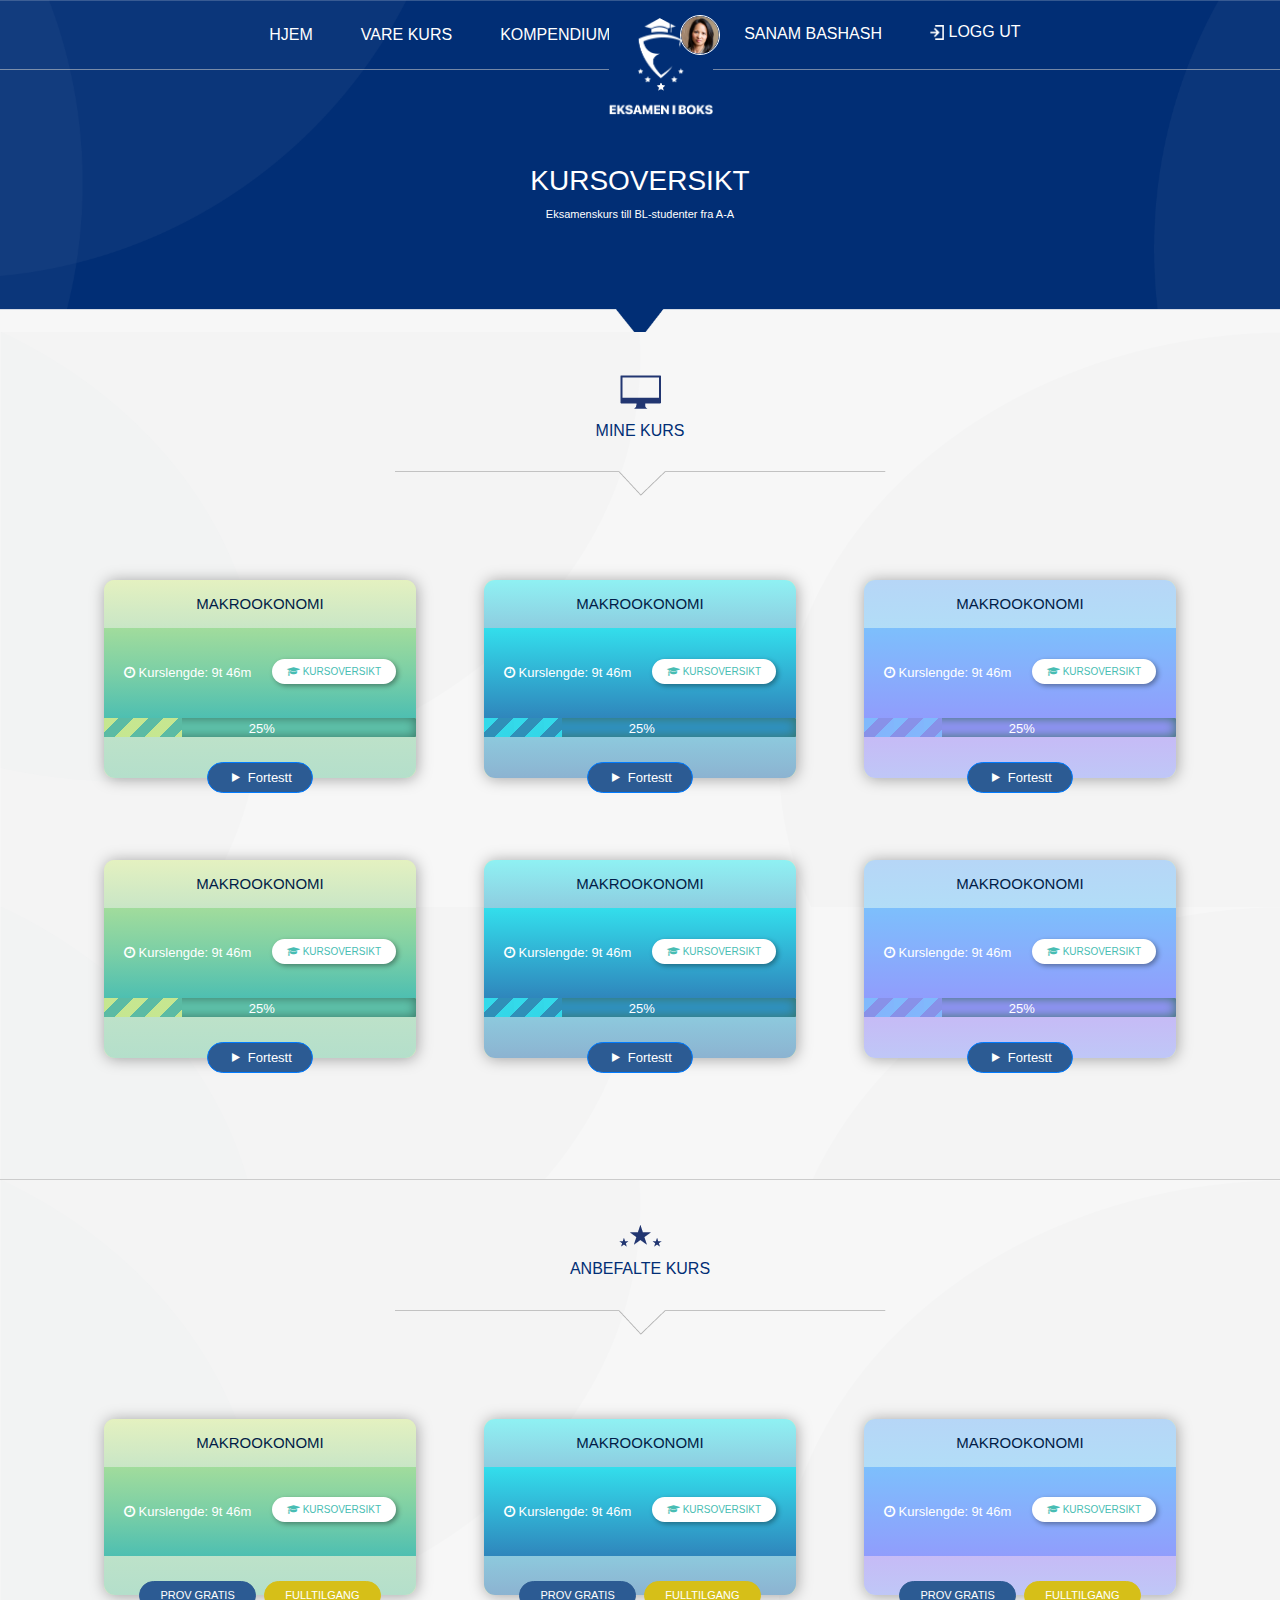
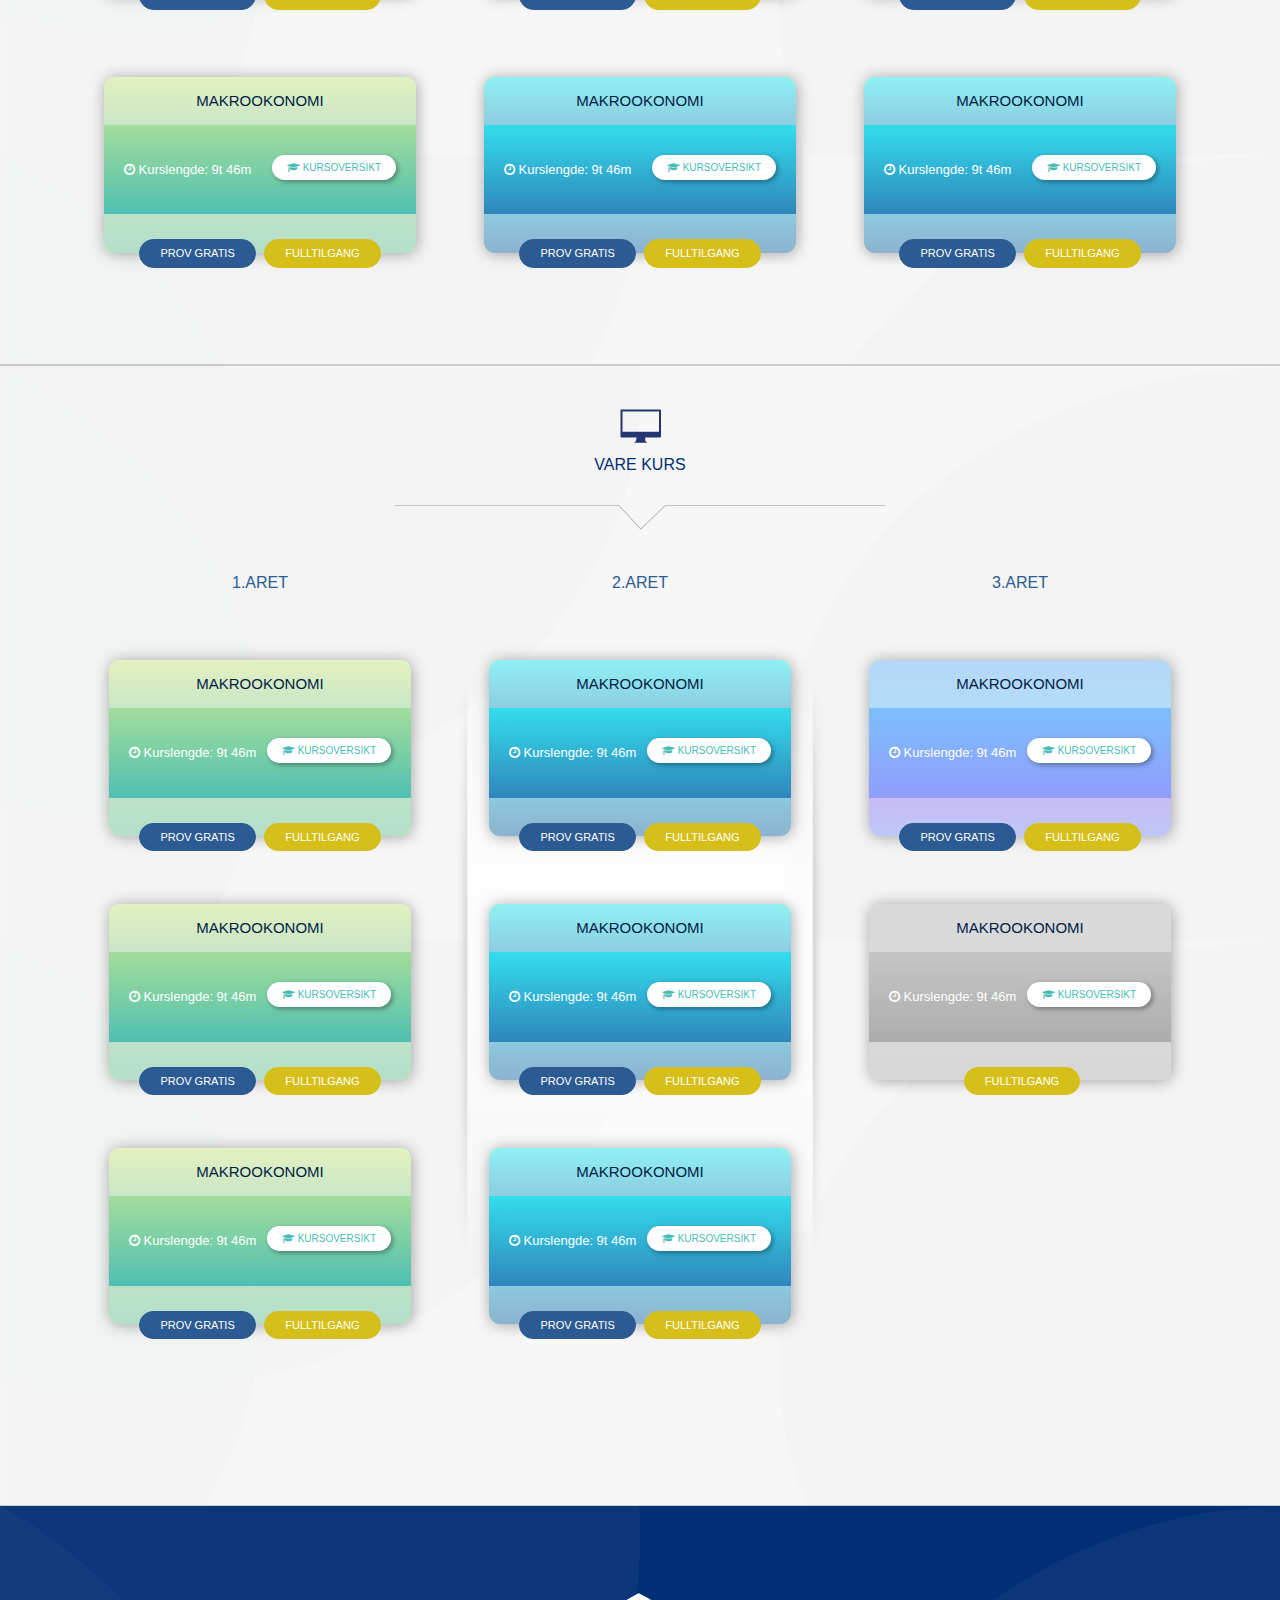
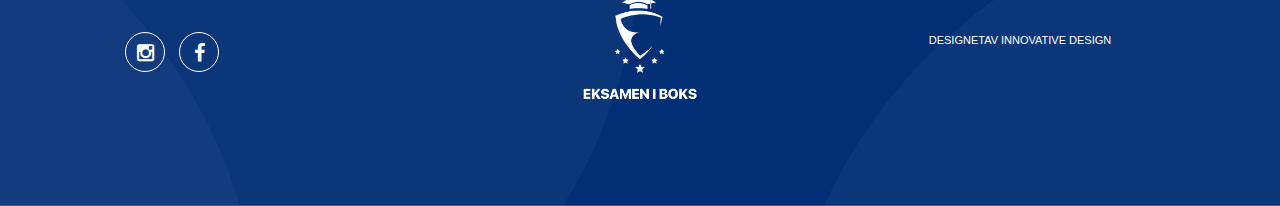
==== index.html @ f31161bf "one page design converted into frontend" ====
<!DOCTYPE html>
<html>
<head>
	<title></title>

    <!-- Required meta tags -->
    <meta charset="utf-8">
    <meta name="viewport" content="width=device-width, initial-scale=1, shrink-to-fit=no">

	<!-- style -->
	<link rel="stylesheet" type="text/css" href="css/style.css">
	<link rel="stylesheet" type="text/css" href="css/bootstrap.css">
	<link rel="stylesheet" type="text/css" href="css/font-awesome.css">
	<!-- js -->
	
	<script type="text/javascript" src="js/jquery-1.11.1.min.js"></script>
	<script type="text/javascript" src="js/bootstrap.js"></script>

</head>
<body>

<div class="nav-bg">
  <nav class="navbar navbar-expand-lg navbar-dark navigation-head">
    <div class="container">
	  <!--  Show this only on mobile to medium screens  -->
	  <a class="navbar-brand d-lg-none" href="#"><img src="images/logo_full.png"></a>
	  <button class="navbar-toggler" type="button" data-toggle="collapse" data-target="#navbarToggle" aria-controls="navbarToggle" aria-expanded="false" aria-label="Toggle navigation">
	    <span class="navbar-toggler-icon"></span>
	  </button>
	  <!--  Use flexbox utility classes to change how the child elements are justified  -->
	  <div class="collapse navbar-collapse justify-content-between" id="navbarToggle">
	    <ul class="navbar-nav navigation-menu-top">
	      <li class="nav-item">
	        <a class="nav-link" href="#">HJEM</a>
	      </li>
	      <li class="nav-item">
	        <a class="nav-link" href="#">VARE KURS</a>
	      </li>
	      <li class="nav-item">
	        <a class="nav-link" href="#">KOMPENDIUM</a>
	      </li>
	    </ul>
		<!--   Show this only lg screens and up   -->
	    <a class="navbar-brand d-none d-lg-block" href="#"><img src="images/logo_full.png"></a>
	    <ul class="navbar-nav navigation-menu-bottom">
	      <li class="nav-item">
	        <a class="nav-link user-image" href="#"><img src="images/face_left.png"> SANAM BASHASH</a>
	      </li>
	      <li class="nav-item">
	        <a class="nav-link" href="#"><img src="images/logout.png" class="logout-icon">LOGG UT</a>
	      </li>
	    </ul>
	  </div>
  </div>
</nav>

<!-- centr text -->
<div class="text-center align-font">
  <h3>Kursoversikt</h3>	
  <p>Eksamenskurs till BL-studenter fra A-A</p>
</div>	

</div><!-- navbg -->


<div class="section01-bg">
 <div class="container">
	
	<!-- Headings Bar -->
	<div class="text-center title-bar">
	   <img src="images/kurs.png">	
	     <p>Mine Kurs</p>
	   <img src="images/triangular_line.png" class="triangularline">	
	</div>
	
	<div class="row">


	  <div class="col-sm-4 col-xs-12">
	    <div class="box-detail">
	       <div class="box-detail-header">
	         <h5>MAKROOKONOMI</h5>
	       </div>  
	       <div class="box-detail-body">
	            <p>
	              <span class="float-left clock"><span class="fa fa-clock-o"></span> Kurslengde: 9t 46m </span>
	               <span class="float-right">
	               	<a class="btn btn-primary box-btn">
	               		<span class="fa fa-graduation-cap"></span> KURSOVERSIKT
	               	</a>
	               </span>
	               <span class="float-none"></span>
	             </p>
	         <div style="clear: both"></div>
	       </div>
			<div class="progress-bar blue stripes">
			    <span style="width: 25%;"></span> <font>25%</font>
			</div>
	       <div class="box-detail-footer">
            <p class="btn-box">
                <button type="button" class="btn btn-outline-primary"><i class="fa fa-play play-icon"></i> Fortestt</button>
            </p>
	       </div>
		</div>
	  </div> 

	  <div class="col-sm-4 col-xs-12">
	    <div class="box-detail">
	       <div class="box-detail-header header-light-bg">
	         <h5>MAKROOKONOMI</h5>
	       </div>  
	       <div class="box-detail-body body-light-bg">
	            <p>
	              <span class="float-left clock"><span class="fa fa-clock-o"></span> Kurslengde: 9t 46m </span>
	               <span class="float-right">
	               	<a class="btn btn-primary box-btn">
	               		<span class="fa fa-graduation-cap"></span> KURSOVERSIKT
	               	</a>
	               </span>
	               <span class="float-none"></span>
	             </p>
	         <div style="clear: both"></div>
	       </div>
			<div class="progress-bar blue stripes light-progress-bar">
			    <span style="width: 25%"></span> <font>25%</font>
			</div>
	       <div class="box-detail-footer bg-light-footer">
            <p class="btn-box">
                <button type="button" class="btn btn-outline-primary"><i class="fa fa-play play-icon"></i> Fortestt</button>
            </p>
	       </div>
		</div>
	  </div> 

	  <div class="col-sm-4 col-xs-12">
	    <div class="box-detail">
	       <div class="box-detail-header header-dark-bg">
	         <h5>MAKROOKONOMI</h5>
	       </div>  
	       <div class="box-detail-body body-dark-bg">
	            <p>
	              <span class="float-left clock"><span class="fa fa-clock-o"></span> Kurslengde: 9t 46m </span>
	               <span class="float-right">
	               	<a class="btn btn-primary box-btn">
	               		<span class="fa fa-graduation-cap"></span> KURSOVERSIKT
	               	</a>
	               </span>
	               <span class="float-none"></span>
	             </p>
	         <div style="clear: both"></div>
	       </div>
			<div class="progress-bar blue stripes dark-progress-bar">
			    <span style="width: 25%"></span> <font>25%</font>
			</div>
	       <div class="box-detail-footer footer-dark-bg ">
            <p class="btn-box">
                <button type="button" class="btn btn-outline-primary"><i class="fa fa-play play-icon"></i> Fortestt</button>
            </p>
	       </div>
		</div>
	  </div> 


		
	  <div class="col-sm-4 col-xs-12">
	    <div class="box-detail">
	       <div class="box-detail-header">
	         <h5>MAKROOKONOMI</h5>
	       </div>  
	       <div class="box-detail-body">
	            <p>
	              <span class="float-left clock"><span class="fa fa-clock-o"></span> Kurslengde: 9t 46m </span>
	               <span class="float-right">
	               	<a class="btn btn-primary box-btn">
	               		<span class="fa fa-graduation-cap"></span> KURSOVERSIKT
	               	</a>
	               </span>
	               <span class="float-none"></span>
	             </p>
	         <div style="clear: both"></div>
	       </div>
			<div class="progress-bar blue stripes">
			    <span style="width: 25%;"></span> <font>25%</font>
			</div>
	       <div class="box-detail-footer">
            <p class="btn-box">
                <button type="button" class="btn btn-outline-primary"><i class="fa fa-play play-icon"></i> Fortestt</button>
            </p>
	       </div>
		</div>
	  </div> 

	  <div class="col-sm-4 col-xs-12">
	    <div class="box-detail">
	       <div class="box-detail-header header-light-bg">
	         <h5>MAKROOKONOMI</h5>
	       </div>  
	       <div class="box-detail-body body-light-bg">
	            <p>
	              <span class="float-left clock"><span class="fa fa-clock-o"></span> Kurslengde: 9t 46m </span>
	               <span class="float-right">
	               	<a class="btn btn-primary box-btn">
	               		<span class="fa fa-graduation-cap"></span> KURSOVERSIKT
	               	</a>
	               </span>
	               <span class="float-none"></span>
	             </p>
	         <div style="clear: both"></div>
	       </div>
			<div class="progress-bar blue stripes light-progress-bar">
			    <span style="width: 25%"></span> <font>25%</font>
			</div>
	       <div class="box-detail-footer bg-light-footer">
            <p class="btn-box">
                <button type="button" class="btn btn-outline-primary"><i class="fa fa-play play-icon"></i> Fortestt</button>
            </p>
	       </div>
		</div>
	  </div> 

	  <div class="col-sm-4 col-xs-12">
	    <div class="box-detail">
	       <div class="box-detail-header header-dark-bg">
	         <h5>MAKROOKONOMI</h5>
	       </div>  
	       <div class="box-detail-body body-dark-bg">
	            <p>
	              <span class="float-left clock"><span class="fa fa-clock-o"></span> Kurslengde: 9t 46m </span>
	               <span class="float-right">
	               	<a class="btn btn-primary box-btn">
	               		<span class="fa fa-graduation-cap"></span> KURSOVERSIKT
	               	</a>
	               </span>
	               <span class="float-none"></span>
	             </p>
	         <div style="clear: both"></div>
	       </div>
			<div class="progress-bar blue stripes dark-progress-bar">
			    <span style="width: 25%"></span> <font>25%</font>
			</div>
	       <div class="box-detail-footer footer-dark-bg ">
            <p class="btn-box">
                <button type="button" class="btn btn-outline-primary"><i class="fa fa-play play-icon"></i> Fortestt</button>
            </p>
	       </div>
		</div>
	  </div> 





	</div><!-- row  -->		



 </div>	
</div>




<!-- Second sec -->

<div class="section02-bg">
 <div class="container">
	
	<!-- Headings Bar -->
	<div class="text-center title-bar">
	   <img src="images/stars.png">	
	     <p>Anbefalte Kurs</p>
	   <img src="images/triangular_line.png" class="triangularline">	
	</div>
	
	<div class="row">

	  <div class="col-sm-4 col-xs-12">
	    <div class="box-detail">
	       <div class="box-detail-header">
	         <h5>MAKROOKONOMI</h5>
	       </div>  
	       <div class="box-detail-body">
	            <p>
	              <span class="float-left clock"><span class="fa fa-clock-o"></span> Kurslengde: 9t 46m </span>
	               <span class="float-right">
	               	<a class="btn btn-primary box-btn">
	               		<span class="fa fa-graduation-cap"></span> KURSOVERSIKT
	               	</a>
	               </span>
	               <span class="float-none"></span>
	             </p>
	         <div style="clear: both"></div>
	       </div>
	       <div class="box-detail-footer">
            <p class="btn-box">
                <button type="button" class="btn btn-outline-primary blue-dark-btn">Prov Gratis</button>
                <button type="button" class="btn btn-outline-success btn-light">Fulltilgang</button>
            </p>
	       </div>
		</div>
	  </div> 

	  <div class="col-sm-4 col-xs-12">
	    <div class="box-detail">
	       <div class="box-detail-header header-light-bg">
	         <h5>MAKROOKONOMI</h5>
	       </div>  
	       <div class="box-detail-body body-light-bg">
	            <p>
	              <span class="float-left clock"><span class="fa fa-clock-o"></span> Kurslengde: 9t 46m </span>
	               <span class="float-right">
	               	<a class="btn btn-primary box-btn">
	               		<span class="fa fa-graduation-cap"></span> KURSOVERSIKT
	               	</a>
	               </span>
	               <span class="float-none"></span>
	             </p>
	         <div style="clear: both"></div>
	       </div>
	       <div class="box-detail-footer bg-light-footer">
            <p class="btn-box">
                <button type="button" class="btn btn-outline-primary blue-dark-btn">Prov Gratis</button>
                <button type="button" class="btn btn-outline-success btn-light">Fulltilgang</button>
            </p>
	       </div>
		</div>
	  </div> 

	  <div class="col-sm-4 col-xs-12">
	    <div class="box-detail">
	       <div class="box-detail-header header-dark-bg">
	         <h5>MAKROOKONOMI</h5>
	       </div>  
	       <div class="box-detail-body body-dark-bg">
	            <p>
	              <span class="float-left clock"><span class="fa fa-clock-o"></span> Kurslengde: 9t 46m </span>
	               <span class="float-right">
	               	<a class="btn btn-primary box-btn">
	               		<span class="fa fa-graduation-cap"></span> KURSOVERSIKT
	               	</a>
	               </span>
	               <span class="float-none"></span>
	             </p>
	         <div style="clear: both"></div>
	       </div>
	       <div class="box-detail-footer footer-dark-bg">
            <p class="btn-box">
                <button type="button" class="btn btn-outline-primary blue-dark-btn">Prov Gratis</button>
                <button type="button" class="btn btn-outline-success btn-light">Fulltilgang</button>
            </p>
	       </div>
		</div>
	  </div> 
  	
	</div>		

	<div class="row">

	  <div class="col-sm-4 col-xs-12">
	    <div class="box-detail">
	       <div class="box-detail-header">
	         <h5>MAKROOKONOMI</h5>
	       </div>  
	       <div class="box-detail-body">
	            <p>
	              <span class="float-left clock"><span class="fa fa-clock-o"></span> Kurslengde: 9t 46m </span>
	               <span class="float-right">
	               	<a class="btn btn-primary box-btn">
	               		<span class="fa fa-graduation-cap"></span> KURSOVERSIKT
	               	</a>
	               </span>
	               <span class="float-none"></span>
	             </p>
	         <div style="clear: both"></div>
	       </div>
	       <div class="box-detail-footer">
            <p class="btn-box">
                <button type="button" class="btn btn-outline-primary blue-dark-btn">Prov Gratis</button>
                <button type="button" class="btn btn-outline-success btn-light">Fulltilgang</button>
            </p>
	       </div>
		</div>
	  </div> 

	  <div class="col-sm-4 col-xs-12">
	    <div class="box-detail">
	       <div class="box-detail-header header-light-bg">
	         <h5>MAKROOKONOMI</h5>
	       </div>  
	       <div class="box-detail-body body-light-bg">
	            <p>
	              <span class="float-left clock"><span class="fa fa-clock-o"></span> Kurslengde: 9t 46m </span>
	               <span class="float-right">
	               	<a class="btn btn-primary box-btn">
	               		<span class="fa fa-graduation-cap"></span> KURSOVERSIKT
	               	</a>
	               </span>
	               <span class="float-none"></span>
	             </p>
	         <div style="clear: both"></div>
	       </div>
	       <div class="box-detail-footer bg-light-footer">
            <p class="btn-box">
                <button type="button" class="btn btn-outline-primary blue-dark-btn">Prov Gratis</button>
                <button type="button" class="btn btn-outline-success btn-light">Fulltilgang</button>
            </p>
	       </div>
		</div>
	  </div> 

	  <div class="col-sm-4 col-xs-12">
	    <div class="box-detail">
	       <div class="box-detail-header header-light-bg">
	         <h5>MAKROOKONOMI</h5>
	       </div>  
	       <div class="box-detail-body body-light-bg">
	            <p>
	              <span class="float-left clock"><span class="fa fa-clock-o"></span> Kurslengde: 9t 46m </span>
	               <span class="float-right">
	               	<a class="btn btn-primary box-btn">
	               		<span class="fa fa-graduation-cap"></span> KURSOVERSIKT
	               	</a>
	               </span>
	               <span class="float-none"></span>
	             </p>
	         <div style="clear: both"></div>
	       </div>
	       <div class="box-detail-footer bg-light-footer">
            <p class="btn-box">
                <button type="button" class="btn btn-outline-primary blue-dark-btn">Prov Gratis</button>
                <button type="button" class="btn btn-outline-success btn-light">Fulltilgang</button>
            </p>
	       </div>
		</div>
	  </div> 

	</div>		

 </div>	
</div>



<!-- Second sec -->

<div class="section02-bg">
 <div class="container">
	
	<!-- Headings Bar -->
	<div class="text-center title-bar">
	   <img src="images/kurs.png">	
	     <p>Vare Kurs</p>
	   	<img src="images/triangular_line.png" class="triangularline">	
	</div>
	
	<div class="row boxes-space">

	  <div class="col-sm-4 col-xs-12">

	  	<h3 class="box-title">1.Aret</h3>

	    <div class="box-detail">
	       <div class="box-detail-header">
	         <h5>MAKROOKONOMI</h5>
	       </div>  
	       <div class="box-detail-body">
	            <p>
	              <span class="float-left clock"><span class="fa fa-clock-o"></span> Kurslengde: 9t 46m </span>
	               <span class="float-right">
	               	<a class="btn btn-primary box-btn">
	               		<span class="fa fa-graduation-cap"></span> KURSOVERSIKT
	               	</a>
	               </span>
	               <span class="float-none"></span>
	             </p>
	         <div style="clear: both"></div>
	       </div>
	       <div class="box-detail-footer">
            <p class="btn-box">
                <button type="button" class="btn btn-outline-primary blue-dark-btn">Prov Gratis</button>
                <button type="button" class="btn btn-outline-success btn-light">Fulltilgang</button>
            </p>
	       </div>
		</div><!-- end  -->

	    <div class="box-detail">
	       <div class="box-detail-header">
	         <h5>MAKROOKONOMI</h5>
	       </div>  
	       <div class="box-detail-body">
	            <p>
	              <span class="float-left clock"><span class="fa fa-clock-o"></span> Kurslengde: 9t 46m </span>
	               <span class="float-right">
	               	<a class="btn btn-primary box-btn">
	               		<span class="fa fa-graduation-cap"></span> KURSOVERSIKT
	               	</a>
	               </span>
	               <span class="float-none"></span>
	             </p>
	         <div style="clear: both"></div>
	       </div>
	       <div class="box-detail-footer">
            <p class="btn-box">
                <button type="button" class="btn btn-outline-primary blue-dark-btn">Prov Gratis</button>
                <button type="button" class="btn btn-outline-success btn-light">Fulltilgang</button>
            </p>
	       </div>
		</div><!-- end  -->


	    <div class="box-detail">
	       <div class="box-detail-header">
	         <h5>MAKROOKONOMI</h5>
	       </div>  
	       <div class="box-detail-body">
	            <p>
	              <span class="float-left clock"><span class="fa fa-clock-o"></span> Kurslengde: 9t 46m </span>
	               <span class="float-right">
	               	<a class="btn btn-primary box-btn">
	               		<span class="fa fa-graduation-cap"></span> KURSOVERSIKT
	               	</a>
	               </span>
	               <span class="float-none"></span>
	             </p>
	         <div style="clear: both"></div>
	       </div>
	       <div class="box-detail-footer">
            <p class="btn-box">
                <button type="button" class="btn btn-outline-primary blue-dark-btn">Prov Gratis</button>
                <button type="button" class="btn btn-outline-success btn-light">Fulltilgang</button>
            </p>
	       </div>
		</div><!-- end  -->
	
	  </div> <!-- 4  -->


	  	  <div class="col-sm-4 col-xs-12 bg-image-shadow">

		  	<h3 class="box-title">2.Aret</h3>


		  	<div class="box-detail">
		       <div class="box-detail-header header-light-bg">
		         <h5>MAKROOKONOMI</h5>
		       </div>  
		       <div class="box-detail-body body-light-bg">
		            <p>
		              <span class="float-left clock"><span class="fa fa-clock-o"></span> Kurslengde: 9t 46m </span>
		               <span class="float-right">
		               	<a class="btn btn-primary box-btn">
		               		<span class="fa fa-graduation-cap"></span> KURSOVERSIKT
		               	</a>
		               </span>
		               <span class="float-none"></span>
		             </p>
		         <div style="clear: both"></div>
		       </div>
		       <div class="box-detail-footer bg-light-footer">
	            <p class="btn-box">
	                <button type="button" class="btn btn-outline-primary blue-dark-btn">Prov Gratis</button>
	                <button type="button" class="btn btn-outline-success btn-light">Fulltilgang</button>
	            </p>
		       </div>
			</div><!-- box -->

		  	<div class="box-detail">
		       <div class="box-detail-header header-light-bg">
		         <h5>MAKROOKONOMI</h5>
		       </div>  
		       <div class="box-detail-body body-light-bg">
		            <p>
		              <span class="float-left clock"><span class="fa fa-clock-o"></span> Kurslengde: 9t 46m </span>
		               <span class="float-right">
		               	<a class="btn btn-primary box-btn">
		               		<span class="fa fa-graduation-cap"></span> KURSOVERSIKT
		               	</a>
		               </span>
		               <span class="float-none"></span>
		             </p>
		         <div style="clear: both"></div>
		       </div>
		       <div class="box-detail-footer bg-light-footer">
	            <p class="btn-box">
	                <button type="button" class="btn btn-outline-primary blue-dark-btn">Prov Gratis</button>
	                <button type="button" class="btn btn-outline-success btn-light">Fulltilgang</button>
	            </p>
		       </div>
			</div><!-- box -->

		  	<div class="box-detail">
		       <div class="box-detail-header header-light-bg">
		         <h5>MAKROOKONOMI</h5>
		       </div>  
		       <div class="box-detail-body body-light-bg">
		            <p>
		              <span class="float-left clock"><span class="fa fa-clock-o"></span> Kurslengde: 9t 46m </span>
		               <span class="float-right">
		               	<a class="btn btn-primary box-btn">
		               		<span class="fa fa-graduation-cap"></span> KURSOVERSIKT
		               	</a>
		               </span>
		               <span class="float-none"></span>
		             </p>
		         <div style="clear: both"></div>
		       </div>
		       <div class="box-detail-footer bg-light-footer">
	            <p class="btn-box">
	                <button type="button" class="btn btn-outline-primary blue-dark-btn">Prov Gratis</button>
	                <button type="button" class="btn btn-outline-success btn-light">Fulltilgang</button>
	            </p>
		       </div>
			</div><!-- box -->

		  </div><!--  4 --> 

	  	  <div class="col-sm-4 col-xs-12">

		  	<h3 class="box-title">3.Aret</h3>

		  	<div class="box-detail">
		       <div class="box-detail-header header-dark-bg">
		         <h5>MAKROOKONOMI</h5>
		       </div>  
		       <div class="box-detail-body body-dark-bg">
		            <p>
		              <span class="float-left clock"><span class="fa fa-clock-o"></span> Kurslengde: 9t 46m </span>
		               <span class="float-right">
		               	<a class="btn btn-primary box-btn">
		               		<span class="fa fa-graduation-cap"></span> KURSOVERSIKT
		               	</a>
		               </span>
		               <span class="float-none"></span>
		             </p>
		         <div style="clear: both"></div>
		       </div>
		       <div class="box-detail-footer footer-dark-bg">
	            <p class="btn-box">
	                <button type="button" class="btn btn-outline-primary blue-dark-btn">Prov Gratis</button>
	                <button type="button" class="btn btn-outline-success btn-light">Fulltilgang</button>
	            </p>
		       </div>
			</div>


		  	<div class="box-detail">
		       <div class="box-detail-header header-silver-bg">
		         <h5>MAKROOKONOMI</h5>
		       </div>  
		       <div class="box-detail-body body-silver-bg">
		            <p>
		              <span class="float-left clock"><span class="fa fa-clock-o"></span> Kurslengde: 9t 46m </span>
		               <span class="float-right">
		               	<a class="btn btn-primary box-btn">
		               		<span class="fa fa-graduation-cap"></span> KURSOVERSIKT
		               	</a>
		               </span>
		               <span class="float-none"></span>
		             </p>
		         <div style="clear: both"></div>
		       </div>
		       <div class="box-detail-footer footer-silver-bg">
	            <p class="btn-box">
	                <button type="button" class="btn btn-outline-success btn-light">Fulltilgang</button>
	            </p>
		       </div>
			</div>

		  </div><!--  4 --> 


   </div>
 </div>
</div>


<!-- footer -->

<footer class="footer-bg">
	<div class="container">
	  <div class="row">
	    <div class="col-sm-4 col-xs-12">
	   	  <ul class="footer-social">
	   	  	<li><a href=""><i class="fa fa-instagram"></i></a></li>
	   	  	<li><a href=""><i class="fa fa-facebook"></i></a></li>
	   	  </ul>	   
	    </div>
	    <div class="col-sm-4 col-xs-12 text-center footer-logo">
	      <img src="images/logo_full.png">
	    </div>
	    <div class="col-sm-4 col-xs-12 footer-heading">
	      <p>Designetav Innovative Design</p>
	    </div>
	  </div>
	</div>	
</footer>



</body>
</html>
---- css/style.css ----
body{
     background: #f7f7f7 !important; 
}
/******* Header *******/
.nav-bg{
    background: no-repeat url(../images/header_vare_kurs.png);
    background-size: 100% auto;
    background-position: top;    
}
.nav-bg .navigation-head{
    height: 70px;
    border-bottom: 1px solid #cccccc91; 
    background-image: no-repeat;
}

 @media screen and (max-width: 991px) {
.nav-bg .navigation-head{
    height: 50px;
    border-bottom: none;  
    background-image: no-repeat;
}
     
    .navbar-brand img{
      max-height: 50px;
        transition: ease 1s;
    }
    .navbar-brand{
        background: #012e75;
        position: relative;
        left: 29px;
        margin-top: 30px;
    }
     
     
  }
.navbar-brand img{
  height: 100px;
}
.navbar-brand{
    background: #012e75;
    position: relative;
    left: 29px;
    margin-top: 66px;
}
.align-font{
    padding: 94px 0;
    color: #fff; 
}
.align-font h3{
   text-transform: uppercase;
}
.align-font p {
    font-size: 11px;
}
.logout-icon{
    height: 15px;
    margin-right: 4px;  
}
.user-image img{
    height: 40px;
    margin-right: 20px;
    border: 1px solid #fff;
    border-radius: 100%;
}
.navigation-menu-top li{
  margin-left: 32px;
}
.navigation-menu-top li a{
    color: #fff !important;
}
.navigation-menu-top{
    position: relative;
    left: 13%;
}
.navigation-menu-bottom{
    position: relative;
    right: 15%;
}
.navigation-menu-bottom li{
  margin-left: 32px;
}
.navigation-menu-bottom li a{
    color: #fff !important;
}
.navigation-menu-bottom li:nth-child(2){
  margin-top: 5px;
}

/********* Title Bar ***********/

.section01-bg{
    background: url(../images/bg_content_area.png);
    width: 100%;
    background-size: 100% auto;
    padding-bottom: 80px;
}
.title-bar {
    padding: 43px 0;
}
.title-bar p{
    font-size: 16px;
    margin-bottom: 28px;
    margin-top: 10px;
    color: #012e75;
    text-transform: uppercase;
    font-weight: 500;  
}

/******* Section 2 boxes  *******/

.box-detail{
    background: #E2EFBF;
    border-radius: 10px;
    box-shadow: 1px 1px 15px #00000057;
    margin:41px 19px;
}
.box-detail-header{
    background-image: linear-gradient(#E4F1C0, #C9E6C6);
    text-align: center;
    padding:15px 0;
    color: #011c46;
    border-radius: 11px 11px 0px 0px;
}
.box-detail-header h5{
    margin: 0;
    font-size: 15px;
}
.box-detail-body{
    padding: 30px 20px;
    background-image: linear-gradient(#A1DC9C, #7BCFA6,#4EBFB1);
}
.box-detail-body .clock{
    font-size: 13px;
    color: #fff;
    padding: 5px 0;
}
.box-btn{
    box-shadow: 2px 2px 5px #0000005c;
}
.box-btn:hover{
  background: #fff !important;
  cursor: pointer;
}
.box-detail-body .btn{
    font-size: 10px;
    border-radius: 20px;
    background: #fff;
    color:#48BDB3 !important;
    border:0;
    padding:5px 15px;
}
.box-detail-footer{
    padding-top: 10px;
    background-image: linear-gradient(#BDE2C9, #B4DFCB);
    text-align: center;
    border-radius: 0px 0px 11px 11px;
}
.btn-box{
    position: relative;
    top: 15px;
}
.btn-box .btn{
    border-radius: 20px;
    padding: 5px 20px;
    font-size: 13px;
}
.btn-box .btn-outline-primary{
    background: #2C5B93;
    color: #fff;
}
.btn-box .btn-outline-warning{
    background: #D6BF18;
    color: #fff;
}
.bg-image-shadow{
    background: url(../images/bg_shadow.png);
    margin-bottom: 43px;
    background-size: 100% 100%;
}

/******* section02 *******/

.section02-bg{
    background: url(../images/bg_content_area.png);
    width: 100%;
    background-size: 100% auto;
    border-top: 1px solid #ccc;
    border-bottom: 1px solid #ccc;
    padding-bottom: 70px;
}
.btn-light{
    background: #d6bf18 !important;
    border-color: #d6bf18 !important;
    color: #fff !important;
    font-size: 11px !important;
    margin-left: 4px;
    text-transform: uppercase;
}
.blue-dark-btn{
    background: #2c5b93 !important;
    border-color: #2c5b93 !important;
    color: #fff !important;
    font-size: 11px !important;  
    text-transform: uppercase;
}

.header-light-bg{
    background-image: linear-gradient(#8ff1f3, #8ecde0); 
}
.body-light-bg{
    background-image: linear-gradient(#33deec, #2f86bc);  
}
.bg-light-footer{
    background-image: linear-gradient(#8dc9dd, #8cb3d1);  
}
.header-dark-bg{
    background-image: linear-gradient(#b6d6f7, #b2ddf7);   
}
.body-dark-bg{
    background-image: linear-gradient(#7dbffc, #909dfc);    
}
.footer-dark-bg{
    background-image: linear-gradient(#c6bbf6, #bfc7f7);     
}
.header-silver-bg{
    background-image: linear-gradient(#d9d9d9, #d9d9d9);   
}
.body-silver-bg{
    background-image: linear-gradient(#c6c6c6, #acacac);    
}
.footer-silver-bg{
    background-image: linear-gradient(#d9d9d9, #d7d7d7);     
}
.box-title{
    text-align: center;
    font-size: 16px;
    color: #2c5b93;
    margin-bottom: 44px;
    text-transform: uppercase;
}

/******** Progress Bar **********/
.box-detail .progress-bar {
     background-color: #60C5AD;
     height: 19px;
     width: 100%;
     display: block;    
     text-align: left;
     -moz-border-radius: 5px;
     -webkit-border-radius: 5px;
     border-radius: 1px;
     -moz-box-shadow: 0 1px 5px #AAE0D7 inset, 0 1px 0 #D6D6D6;
     -webkit-box-shadow: 0 1px 5px #AAE0D7 inset, 0 1px 0 #D6D6D6;
     box-shadow: 0 1px 5px #AAE0D7 inset, 0 1px 0 #D6D6D6;           
     box-shadow: inset 0 0 12px #397362;
}
.box-detail .progress-bar span {
     display: inline-block;
     height: 100%;
      background-color: #5bbba4;
      -webkit-transition: width .4s ease-in-out;
      -moz-transition: width .4s ease-in-out;
      -ms-transition: width .4s ease-in-out;
      -o-transition: width .4s ease-in-out;
      transition: width .4s ease-in-out;    
}
.box-detail .stripes span {
      -webkit-background-size: 30px 30px;
      -moz-background-size: 30px 30px;
      background-size: 30px 30px;     
      background-image: -webkit-gradient(linear, left top, right bottom,
      color-stop(.25, rgba(230, 244, 138, 0.77)), color-stop(.25, transparent),
      color-stop(.5, transparent), color-stop(.5, rgba(230, 244, 138, 0.77)),
      color-stop(.75, rgba(230, 244, 138, 0.77)), color-stop(.75, transparent),
      to(transparent));
      background-image: -webkit-linear-gradient(135deg, rgba(230, 244, 138, 0.77) 25%, transparent 25%,
                          transparent 50%, rgba(230, 244, 138, 0.77) 50%, rgba(230, 244, 138, 0.77) 75%,
                          transparent 75%, transparent);
      background-image: -moz-linear-gradient(135deg, rgba(230, 244, 138, 0.77) 25%, transparent 25%,
                          transparent 50%, rgba(230, 244, 138, 0.77) 50%, rgba(230, 244, 138, 0.77) 75%,
                          transparent 75%, transparent);
      background-image: -ms-linear-gradient(135deg, rgba(230, 244, 138, 0.77) 25%, transparent 25%,
                          transparent 50%, rgba(230, 244, 138, 0.77) 50%, rgba(230, 244, 138, 0.77) 75%,
                          transparent 75%, transparent);
      background-image: -o-linear-gradient(135deg, rgba(230, 244, 138, 0.77) 25%, transparent 25%,
                          transparent 50%, rgba(230, 244, 138, 0.77) 50%, rgba(230, 244, 138, 0.77) 75%,
                          transparent 75%, transparent);
      background-image: linear-gradient(135deg, rgba(230, 244, 138, 0.77) 25%, transparent 25%,
                          transparent 50%, rgba(230, 244, 138, 0.77) 50%, rgba(230, 244, 138, 0.77) 75%,
                          transparent 75%, transparent);            
}
.box-detail  .stripes font{
    position: relative;
    top: -4px;
    color: #fff;
    font-size: 13px;
    text-align: center;
    left: 20%;
}
.light-progress-bar{
  background: #2f93c3 !important;
}
.light-progress-bar span{
     background-color: #308fb8 !important; 
     background-image: linear-gradient(135deg, rgb(51, 218, 234) 25%, transparent 25%, transparent 50%, rgb(51, 216, 233) 50%, rgb(51, 214, 231) 75%, transparent 75%, transparent) !important;     
}
.dark-progress-bar{
    background: #9395fa !important;
}
.dark-progress-bar span{
     background-color:#8891e8 !important; 
     background-image: linear-gradient(135deg, rgb(128, 185, 252) 25%, transparent 25%, transparent 50%, rgb(130, 181, 252) 50%, rgb(130, 183, 252) 75%, transparent 75%, transparent) !important;     
}
.play-icon{
    font-size: 10px !important;
    margin: 0px 4px;
    position: relative;
    top: -1px;
}
.boxes-space .box-detail{
    margin: 68px 24px !important;  
}

/******* Footer *******/
.footer-bg{
    background: url(../images/footer.png);
    height: 300px;
    padding-top: 126px;
    background-size: 100% auto;
    background-repeat: no-repeat;
    width: 100%;
}
.footer-social{
    list-style: none;
}
.footer-social li{
    display: inline-block;
    margin-right: 10px;
}
.footer-social li a i{
    color: #fff;
    width: 40px;
    height: 40px;
    border-radius: 100%;
    border: 1px solid #fff;
    text-align: center;
    font-size: 20px;
    padding: 10px 0;  
}
.footer-heading p {
    color: #fff;
    text-transform: uppercase;
    font-size: 11px;
    text-align: center;
}
.footer-logo img{
    height: 110px;
    position: relative;
    top: -39px;
}

/******* Media Query ***********/

@media(min-width: 320px) and (max-width: 480px){
.title-bar .triangularline{
    width: 100%;
} 
.nav-bg{
    background-size: cover;  
}
.nav-bg .navigation-head{
    height: auto;
}
.navbar-brand{
    margin-top: 10px;  
    left: 10;
}
.align-font {
    padding: 26px 0;
    color: #fff;
}
.footer-bg{
    height: auto; 
    background-size: auto;   
    padding-top: 18px;
}
.footer-logo img{
    margin:29px 0 !important;  
    top: 0;
}
.footer-social {
    list-style: none;
    text-align: center;
    margin: 0;
    padding: 0;
}
.navigation-menu-top li{
    margin-left: 0px;
    border-bottom: 1px solid #ccc;
}
.navigation-menu-top li a{
    color: #fff !important;
}
.navigation-menu-top{
    position: relative;
    left:0 !important;
}
.navigation-menu-bottom{
    position: relative;
    right: 0 !important;
}
.navigation-menu-bottom li{
  margin-left: 0;
  border-bottom: 1px solid #ccc;
}
.navigation-menu-bottom li a{
    color: #fff !important;
}


}/*end*/

/******** 481 *********/

@media(min-width: 481px) and (max-width: 768px){
.title-bar .triangularline{
    width: 100%;
} 
.nav-bg{
    background-size: cover;  
}
.nav-bg .navigation-head{
    height: auto;
}
.navbar-brand{
    margin-top: 10px;  
}
.align-font {
    padding: 26px 0;
    color: #fff;
}
.footer-bg{
    height: auto; 
    background-size: auto;  
    padding-top: 75px; 
}
.footer-social {
    list-style: none;
    text-align: center;
    margin: 0;
    padding: 0;
}
.box-detail{
    margin: 41px 0px;  
}
.box-detail-body .float-right {
    float: none !important;
    text-align: center;
    margin: auto;
    display: block;
}
.box-detail-body .float-left {
    float: none !important;
    text-align: center;
    margin: auto;
    display: block;
}
.boxes-space .box-detail {
    margin: 68px 0px !important;
}
.btn-light{
    font-size: 8px !important;
}
.blue-dark-btn{
   font-size: 8px !important; 
}
.navbar-brand{
    background: transparent;  
}
.navigation-menu-top li{
    border-bottom: 1px solid #ccc;  
}
.navigation-menu-top{
    position: relative;
    left: 0% !important;
}
.navigation-menu-bottom{
    position: relative;
    right: 0% !important;
}
.navigation-menu-bottom li{
    border-bottom: 1px solid #ccc;  
}




}/*end*/

/******** 1024 *********/

@media(max-width: 1024px){
.title-bar .triangularline{
    width: 100%;
} 
.nav-bg{
    background-size: cover;  
}
.nav-bg .navigation-head{
    height: auto;
}
.navbar-brand{
    margin-top: 10px;  
}
.align-font {
    padding: 26px 0;
    color: #fff;
}
.footer-bg {
    background: url(../images/footer.png);
    height: auto;
    padding-top: 86px;
}
.navigation-menu-top{
    position: relative;
    left: 10%;
}
.navigation-menu-bottom{
    position: relative;
    right: 10%;
}

}/*end*/
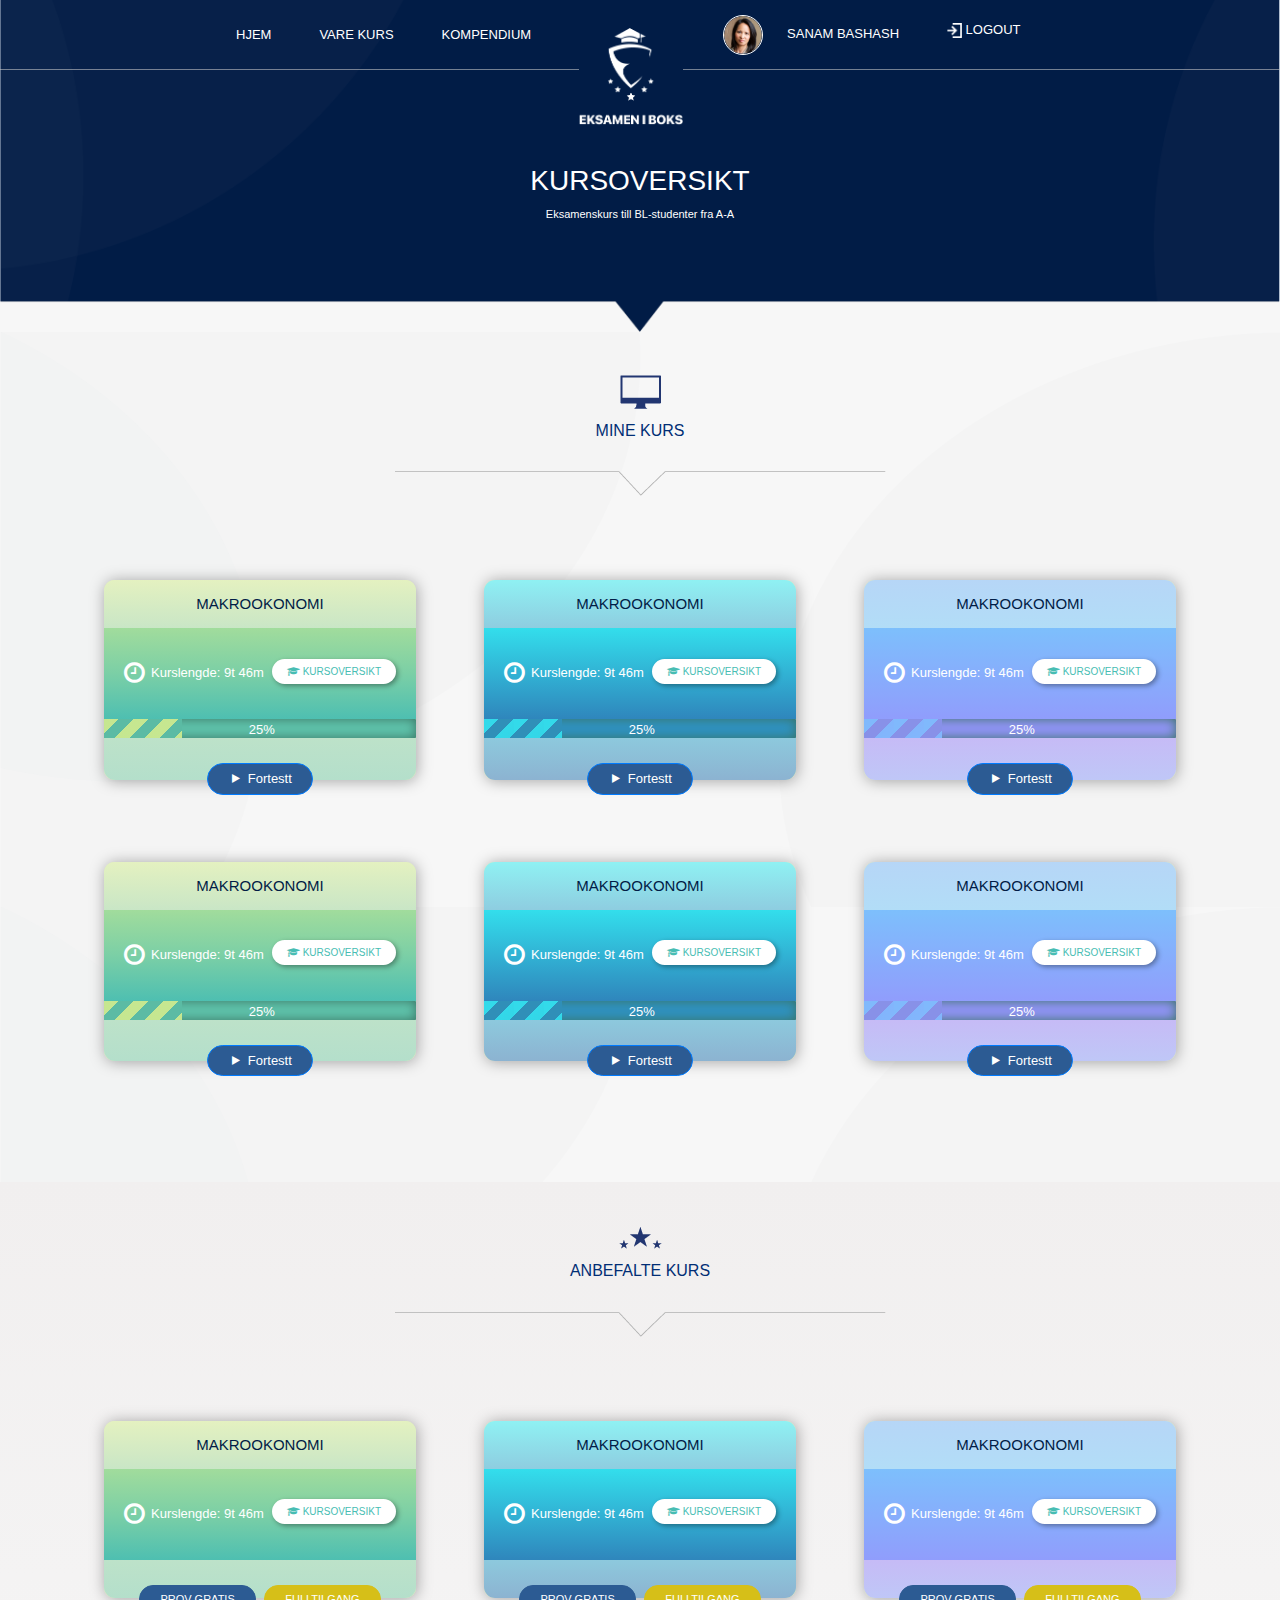
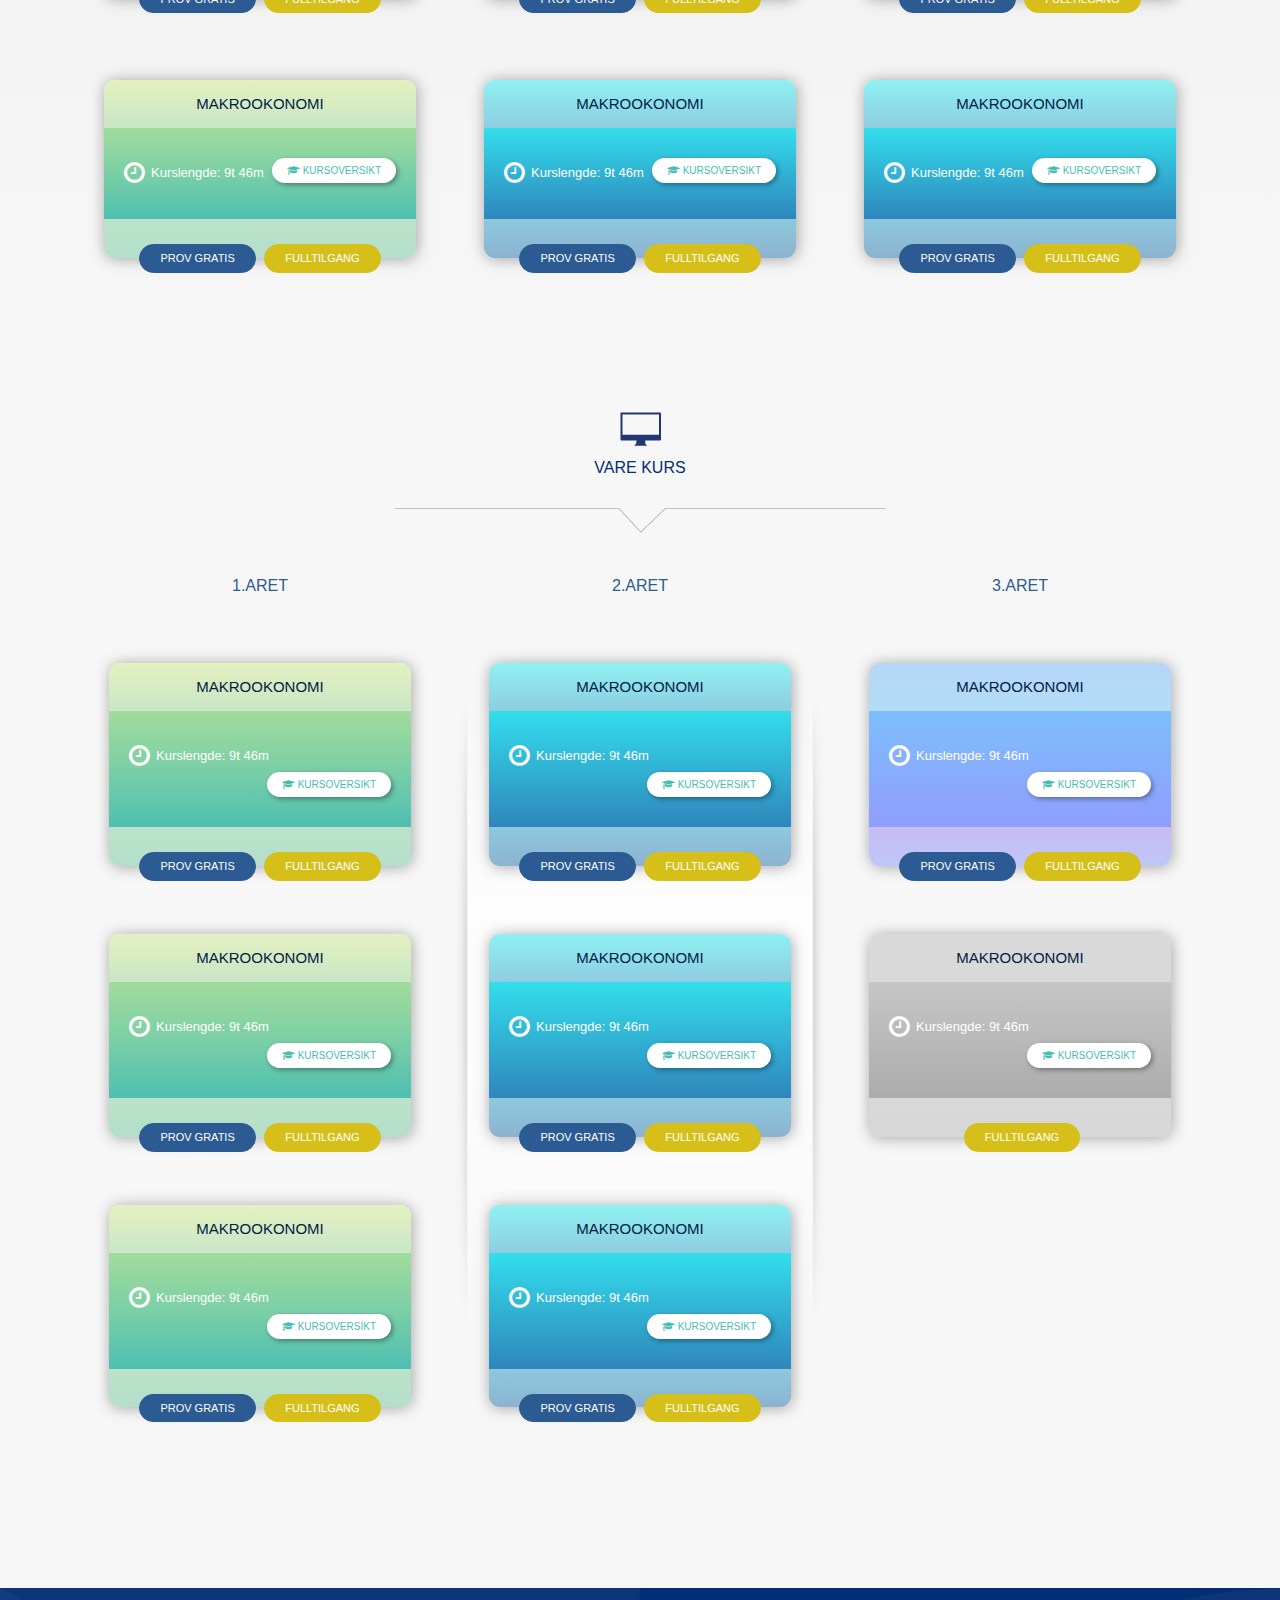
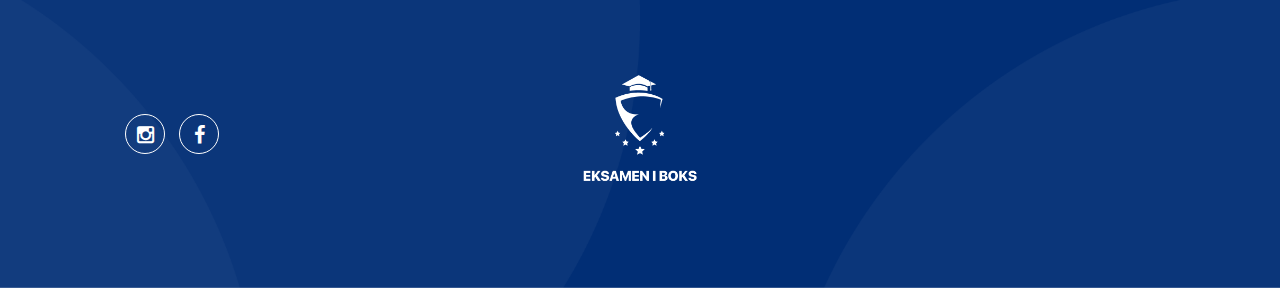
==== commit deadc879: "Couple of more pages, minor corrections" ====
--- a/index.html
+++ b/index.html
@@ -8,13 +8,10 @@
     <meta name="viewport" content="width=device-width, initial-scale=1, shrink-to-fit=no">
 
 	<!-- style -->
-	<link rel="stylesheet" type="text/css" href="css/style.css">
 	<link rel="stylesheet" type="text/css" href="css/bootstrap.css">
 	<link rel="stylesheet" type="text/css" href="css/font-awesome.css">
-	<!-- js -->
-	
-	<script type="text/javascript" src="js/jquery-1.11.1.min.js"></script>
-	<script type="text/javascript" src="js/bootstrap.js"></script>
+    <link rel="stylesheet" type="text/css" href="css/style.css">
+	
 
 </head>
 <body>
@@ -31,23 +28,23 @@
 	  <div class="collapse navbar-collapse justify-content-between" id="navbarToggle">
 	    <ul class="navbar-nav navigation-menu-top">
 	      <li class="nav-item">
-	        <a class="nav-link" href="#">HJEM</a>
+	        <a class="nav-link" href="#">Hjem</a>
 	      </li>
 	      <li class="nav-item">
-	        <a class="nav-link" href="#">VARE KURS</a>
+	        <a class="nav-link" href="#">Vare Kurs</a>
 	      </li>
 	      <li class="nav-item">
-	        <a class="nav-link" href="#">KOMPENDIUM</a>
+	        <a class="nav-link" href="#">Kompendium</a>
 	      </li>
 	    </ul>
 		<!--   Show this only lg screens and up   -->
-	    <a class="navbar-brand d-none d-lg-block" href="#"><img src="images/logo_full.png"></a>
+	    <a class="navbar-brand d-none d-lg-block" href="#"><img src="images/logo_full.png" class="default-logo"> <img src="images/logo_blue.png" class="stiky-logo"></a>
 	    <ul class="navbar-nav navigation-menu-bottom">
 	      <li class="nav-item">
-	        <a class="nav-link user-image" href="#"><img src="images/face_left.png"> SANAM BASHASH</a>
+	        <a class="nav-link user-image" href="#"><img src="images/face_left.png"> Sanam Bashash</a>
 	      </li>
 	      <li class="nav-item">
-	        <a class="nav-link" href="#"><img src="images/logout.png" class="logout-icon">LOGG UT</a>
+	        <a class="nav-link" href="#"><img src="images/logout.png" class="logout-icon">Logout</a>
 	      </li>
 	    </ul>
 	  </div>
@@ -262,7 +259,7 @@
 
 <!-- Second sec -->
 
-<div class="section02-bg">
+<div class="section02-bg overlay-bg">
  <div class="container">
 	
 	<!-- Headings Bar -->
@@ -689,12 +686,17 @@
 	      <img src="images/logo_full.png">
 	    </div>
 	    <div class="col-sm-4 col-xs-12 footer-heading">
-	      <p>Designetav Innovative Design</p>
+	      <p></p>
 	    </div>
 	  </div>
 	</div>	
 </footer>
 
+	<!-- js -->
+	
+	<script type="text/javascript" src="js/jquery-1.11.1.min.js"></script>
+	<script type="text/javascript" src="js/bootstrap.js"></script>
+	<script type="text/javascript" src="js/custom-script.js"></script>
 
 
 </body>
--- a/css/style.css
+++ b/css/style.css
@@ -3,44 +3,22 @@
 }
 /******* Header *******/
 .nav-bg{
-    background: no-repeat url(../images/header_vare_kurs.png);
+    background: url(../images/bg_header.png);
     background-size: 100% auto;
-    background-position: top;    
+    background-position: bottom;    
+    background-repeat: no-repeat;
 }
 .nav-bg .navigation-head{
     height: 70px;
-    border-bottom: 1px solid #cccccc91; 
-    background-image: no-repeat;
-}
-
- @media screen and (max-width: 991px) {
-.nav-bg .navigation-head{
-    height: 50px;
-    border-bottom: none;  
-    background-image: no-repeat;
-}
-     
-    .navbar-brand img{
-      max-height: 50px;
-        transition: ease 1s;
-    }
-    .navbar-brand{
-        background: #012e75;
-        position: relative;
-        left: 29px;
-        margin-top: 30px;
-    }
-     
-     
-  }
+    border-bottom: 1px solid #cccccc91;  
+}
 .navbar-brand img{
-  height: 100px;
+    height: 100px;
 }
 .navbar-brand{
-    background: #012e75;
-    position: relative;
-    left: 29px;
-    margin-top: 66px;
+    background:#011c46;
+    position: relative;
+    margin-top: 87px;
 }
 .align-font{
     padding: 94px 0;
@@ -70,7 +48,7 @@
 }
 .navigation-menu-top{
     position: relative;
-    left: 13%;
+    left: 10%;
 }
 .navigation-menu-bottom{
     position: relative;
@@ -84,6 +62,39 @@
 }
 .navigation-menu-bottom li:nth-child(2){
   margin-top: 5px;
+}
+.navbar-nav li a{
+  text-transform: uppercase;
+  font-size: 13px;
+}
+/********* Fix Navbar ***********/
+
+.nav-white-bg{
+    background: #fff;
+    position: fixed !important;
+    width: 100%;
+    box-shadow: 0px 4px 19px #ccc;
+    z-index: 999;
+    transition: color 1s ease 0s;
+    height: 90px !important;
+}
+.nav-white-bg .navbar-nav li a{
+     color: #012e75 !important;
+     font-weight: 500; 
+}
+.stiky-logo{
+    display: none;
+}
+.nav-white-bg .default-logo{
+    display: none;
+}
+.nav-white-bg .stiky-logo{
+    display: block !important; 
+    height: 60px;
+}
+.nav-white-bg .navbar-brand{
+    background: transparent;
+    margin-top: 0 !important;
 }
 
 /********* Title Bar ***********/
@@ -177,16 +188,22 @@
     margin-bottom: 43px;
     background-size: 100% 100%;
 }
+.clock span {
+    font-size: 24px;
+    float: left;
+    margin-right: 6px;
+    margin-top: -3px;
+}
 
 /******* section02 *******/
 
 .section02-bg{
-    background: url(../images/bg_content_area.png);
     width: 100%;
     background-size: 100% auto;
-    border-top: 1px solid #ccc;
-    border-bottom: 1px solid #ccc;
     padding-bottom: 70px;
+}
+.overlay-bg{
+    background: linear-gradient(#f1efef,#f7f7f7),url(../images/bg_content_area.png);  
 }
 .btn-light{
     background: #d6bf18 !important;
@@ -203,7 +220,6 @@
     font-size: 11px !important;  
     text-transform: uppercase;
 }
-
 .header-light-bg{
     background-image: linear-gradient(#8ff1f3, #8ecde0); 
 }
@@ -321,6 +337,329 @@
     margin: 68px 24px !important;  
 }
 
+/******* Boxes Section *******/
+
+.boxes-section-bg{
+    background: url(../images/bg_content_area.png);
+    width: 100%;
+    background-size: 100% auto;
+    padding-top: 70px; 
+    padding-bottom: 40px; 
+}
+.box-title-border:after {
+    position: absolute;
+    content: '';
+    background: #e1d36d;
+    height: 2px;
+    width: 58px;
+    margin-top: 23px;
+    margin-left: -54px;
+}
+.white-bg-header{
+  background: #fff;
+}
+.grey-footer-bg{
+  background: #e5e5e5;
+}
+.btn-light-large{
+    text-transform: uppercase;
+    background-image: linear-gradient(#92d79f,#56c2af);
+    padding: 7px 26px !important;
+    border: transparent !important;
+    color: #ffff !important;
+    font-size: 13px !important;
+    font-weight: 500 !important;
+}
+.btn-light-large i{
+    margin-left: 6px;
+    font-size: 15px;
+    position: relative;
+    top: 1px;
+}
+.remove-box-shadow{
+    box-shadow: none !important;
+}
+.dark-blue-bg{
+    background-image: linear-gradient(#31b8d7,#2e7bb6);
+}
+.lightdark-blue-bg{
+    background-image: linear-gradient(#7fbcfc,#9792fb);  
+}
+
+/******* Login Screen *******/
+
+.login-bg-section{
+    background: url(../images/bg_content_area.png);
+    width: 100%;
+    background-size: 100% auto;
+}
+.form-box{
+    background: #fff;
+    width: 100%;
+    padding: 76px 96px;
+    height: 480px;
+    box-shadow: 1px 1px 32px #ccc;
+    border-radius: 10px;
+}
+.form-box .left-box-img img{
+    position: relative;
+    top: 24%;
+    left: 20%;
+}
+.space-boxes-checked {
+    position: relative;
+    top: 57px;
+    left: 85px;
+}
+.space-boxes-checked h3 {
+    font-size: 18px;
+    color: #2b5d95;
+    margin-bottom: 20px;
+}
+.checkbox input[type="checkbox"],input[type="radio"] {
+    border: 0;
+    clip: rect(0 0 0 0);
+    height: 1px;
+    margin: -1px;
+    overflow: hidden;
+    padding: 0;
+    position: absolute;
+    width: 1px;
+} 
+.checkbox label:before {
+    content: "";
+    display: inline-block;
+    width: 17px;
+    height: 17px;
+    margin-right: 0.5em;
+    vertical-align: -3px;
+    border: 1px solid #ccc;
+    padding: 0.12em;
+    background-color: transparent;
+    background-clip: content-box;
+    transition: all 0.2s ease;
+    border-radius: 11px;
+}
+.checkbox label {
+    margin-right: 1em;
+    position: relative;
+    margin-bottom: 15px;
+    color: #555555;
+    font-size: 14px;
+    font-weight: 500;
+}
+.left-space-label{
+    margin: 4px 23px;  
+}
+.checkbox label:after {
+  border-right: 3px solid #000000;
+  border-top: 3px solid #000000;
+  content: "";
+  height: 20px;
+  left: 4px;
+  position: absolute;
+  top: 11px;
+  transform: scaleX(-1) rotate(135deg);
+  transform-origin: left top;
+  width: 7px;
+  display: none;
+}
+
+.checkbox input:hover + label:before {
+  border-color: #3dbfef;
+}
+
+.checkbox input:checked + label:before {
+  border-color: #ccc;
+}
+
+.checkbox input:disabled + label {
+  border-color: #d2d2d2;
+  color: #d2d2d2;
+}
+
+.checkbox input:disabled + label:before {
+  border-color: #d2d2d2;
+}
+
+.checkbox input:not([disabled]):checked + label:after {
+  -moz-animation: check 0.8s ease 0s running;
+  -webkit-animation: check 0.8s ease 0s running;
+  animation: check 0.8s ease 0s running;
+  display: block;
+  width: 7px;
+  height: 20px;
+  border-color:#17cc31;
+}
+
+.checkbox input:disabled:checked + label:after {
+  border-color: #d2d2d2;
+  display: block;
+}
+
+.select {
+  position: relative;
+  display: inline-block;
+  width: 100%;
+  max-width: 300px;
+  margin-bottom: 15px;
+  margin-top: 10px;
+}
+
+.select select {
+  display: inline-block;
+    width: 100%;
+    padding: 13px 15px;
+    cursor: pointer;
+    color: #333;
+    border: 1px solid #d6bf18;
+    border-radius: 40px;  appearance: none;
+  -webkit-appearance: none;
+  -moz-appearance: none;
+  font-size: 15px;
+  outline: none;
+}
+.select select option{
+    background: #fff;
+    color: #333 !important;
+    font-weight: 500;
+}
+
+.select select::-ms-expand {
+    display: none;
+} 
+.select_arrow {
+    position: absolute;
+    top: calc(49% - 6px);
+    right: 24px;
+    width: 9px;
+    height: 14px;
+    pointer-events: none;
+    background: url(../images/updown.png);
+    background-size: contain;
+}
+
+.select select:hover + .select_arrow,
+.select select:focus + .select_arrow {
+    border-top-color: #000;
+    -moz-appearance: none !important;
+}
+
+@-moz-keyframes check {
+  0% {
+    height: 0;
+    width: 0;
+  }
+  25% {
+    height: 0;
+    width: 7px;
+  }
+  50% {
+    height: 20px;
+    width: 7px;
+  }
+}
+
+@-webkit-keyframes check {
+  0% {
+    height: 0;
+    width: 0;
+  }
+  25% {
+    height: 0;
+    width: 7px;
+  }
+  50% {
+    height: 20px;
+    width: 7px;
+  }
+}
+
+@keyframes check {
+  0% {
+    height: 0;
+    width: 0;
+  }
+  25% {
+    height: 0;
+    width: 7px;
+  }
+  50% {
+    height: 20px;
+    width: 7px;
+  }
+}
+.b4-btn{
+    display: -webkit-box !important;
+    border: 2px solid #d8cc72 !important;
+    text-transform: uppercase !important;
+    font-weight: bold !important;
+    font-size: 15px !important;
+    padding: 3px 13px !important;
+    border-radius: 10px !important;
+    color: #2b5d95 !important;    
+    margin: 5px 21px;
+}
+.b4-btn img{
+    margin-left: 10px;
+    margin-top:-4.6px;  
+}
+.b4-btn:hover{
+  text-decoration: none !important;
+}
+
+/******* Registered *******/
+
+.register-bg-section{
+    background: url(../images/bg_content_area.png);
+    width: 100%;
+    background-size: 100% auto;
+    padding-top: 70px; 
+    padding-bottom: 70px; 
+}
+.register-box-bg{
+    background: #fff;
+    width: 100%;
+    padding: 76px 96px;
+    height: 480px;
+    box-shadow: 1px 1px 32px #ccc;
+}
+.reg1 img{
+    height: 26px;
+}
+.reg1 h3{
+    text-transform: uppercase;
+    font-size: 20px;
+    margin: 10px 0;
+}
+.register-box-space {
+    margin-top: 80px;
+}
+.btn-float{
+    margin-top: 30px;
+    position: relative;
+    left: 17px;
+    float: right;
+}
+.nav-tabs-sec {
+    border-bottom: transparent !important;
+    margin-top: -21px;
+    position: relative;
+    z-index: 9999;
+}
+.nav-tabs-sec li {
+    background: #fff;
+    border-radius: 28px;
+    margin: 0 3px;
+    border: 1px solid #ccc;
+}
+.nav-tabs-sec li .active{
+    background: #fff;
+    border-radius: 28px;
+}
+
+
+
 /******* Footer *******/
 .footer-bg{
     background: url(../images/footer.png);
@@ -362,6 +701,9 @@
 /******* Media Query ***********/
 
 @media(min-width: 320px) and (max-width: 480px){
+.nav-white-bg{
+  position: inherit !important;
+}  
 .title-bar .triangularline{
     width: 100%;
 } 
@@ -369,11 +711,15 @@
     background-size: cover;  
 }
 .nav-bg .navigation-head{
-    height: auto;
+    height: auto !important;
+}
+.navbar-brand img{
+    top: 0 !important;
 }
 .navbar-brand{
     margin-top: 10px;  
     left: 10;
+    background: transparent !important;
 }
 .align-font {
     padding: 26px 0;
@@ -416,13 +762,52 @@
 .navigation-menu-bottom li a{
     color: #fff !important;
 }
-
+/* Register screen */
+.register-box-bg {
+    background: #fff !important;
+    width: 100%;
+    padding: 10px !important;
+    height: auto !important;
+    box-shadow: 1px 1px 10px #ccc !important;
+    padding-bottom: 70px !important;
+}
+.register-box-space {
+    margin-top: 20px;
+}
+.form-box {
+    background: #fff  !important;
+    width: 100%;
+    height: auto !important;
+    padding: 73px 18px !important;
+}
+.form-box .left-box-img img {
+    position: relative;
+    top: 0;
+    left: 0;
+}
+.space-boxes-checked {
+    position: relative;
+    top: 53px;
+    left: 0;
+}
+.btn-float {
+    margin-top: 11px;
+    position: relative;
+    left: 17px;
+    float: left;
+}
+.register-bg-section{
+     padding-top: 20px;
+}
 
 }/*end*/
 
 /******** 481 *********/
 
 @media(min-width: 481px) and (max-width: 768px){
+.nav-white-bg{
+  position: inherit !important;
+}  
 .title-bar .triangularline{
     width: 100%;
 } 
@@ -430,10 +815,14 @@
     background-size: cover;  
 }
 .nav-bg .navigation-head{
-    height: auto;
+    height: auto !important;
 }
 .navbar-brand{
     margin-top: 10px;  
+    background: transparent !important;
+}
+.navbar-brand img{
+    top: 0 !important;
 }
 .align-font {
     padding: 26px 0;
@@ -492,7 +881,38 @@
     border-bottom: 1px solid #ccc;  
 }
 
-
+/* Register screen */
+.register-box-bg {
+    background: #fff !important;
+    width: 100%;
+    padding: 30px 29px !important;
+    height: 310px !important;
+    box-shadow: 1px 1px 10px #ccc !important;
+}
+.register-box-space {
+    margin-top: 20px;
+}
+.form-box {
+    background: #fff !important;
+    width: 100%;
+    height: 380px !important;
+    background-size: cover;
+    padding: 0px 12px !important;
+}
+.space-boxes-checked {
+    position: relative;
+    top: 70px;
+    left: 32px;
+}
+.form-box .left-box-img img {
+    position: relative;
+    top: 33%;
+    left: 14%;
+}
+.login-bg-section{
+    padding-top: 0;
+    padding-bottom: 0; 
+}
 
 
 }/*end*/
@@ -507,7 +927,7 @@
     background-size: cover;  
 }
 .nav-bg .navigation-head{
-    height: auto;
+    height: 70px;
 }
 .navbar-brand{
     margin-top: 10px;  
@@ -523,11 +943,72 @@
 }
 .navigation-menu-top{
     position: relative;
-    left: 10%;
+    left: 0;
 }
 .navigation-menu-bottom{
     position: relative;
-    right: 10%;
+    right: 5%;
+}
+.navbar-brand img {
+    height: 68px;
+    position: relative;
+    left: 10px;
+    top: 17px;
+}
+.nav-white-bg .navbar-brand img{
+    top: 0;
+}
+/* Register */
+.form-box {
+    background: url(../images/bg_white_with_triangle.png);
+    width: 100%;
+    height: 491px;
+    background-size: cover;
+    padding: 40px 89px;
+}
+.register-box-bg {
+    background: url(../images/bg_trianglle_white2.png);
+    width: 100%;
+    background-size: 100% auto;
+    padding: 26px 97px;
+    height: 385px;
 }
 
 }/*end*/
+
+@media(min-width: 769px) and (max-width: 991px){
+.nav-bg .navigation-head{
+  height: auto;
+}
+.navbar-brand img{
+  top: 0;
+}
+.navbar-brand{
+  background:transparent;
+}
+
+}/*end*/
+
+@media(min-width: 1146px) and (max-width: 1260px){
+.nav-bg{
+  background-position: top;
+}
+
+}
+
+
+
+@media(max-width: 1145px){
+.nav-bg{
+  background-size: cover ; 
+}
+.navigation-menu-top{
+    position: relative;
+    left: 0;
+}
+.navigation-menu-bottom{
+    position: relative;
+    right: 5%;
+}
+
+}
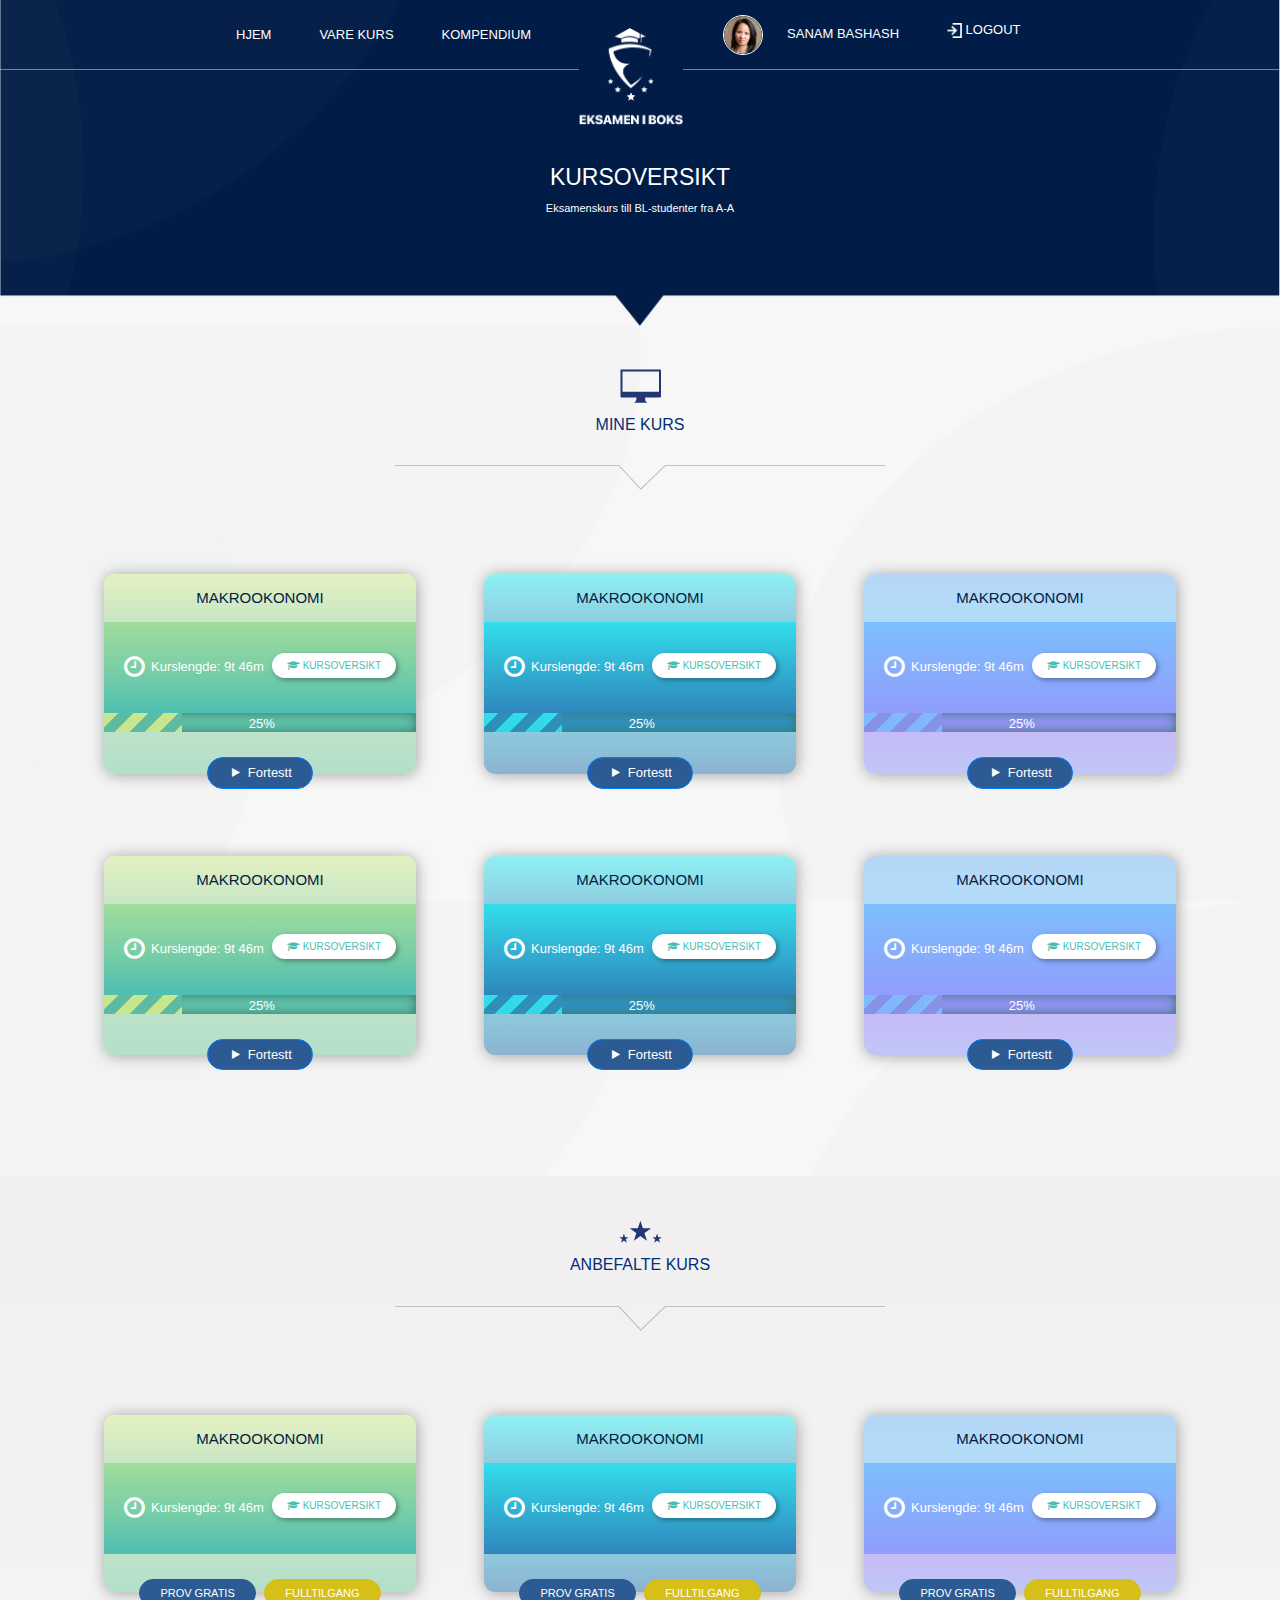
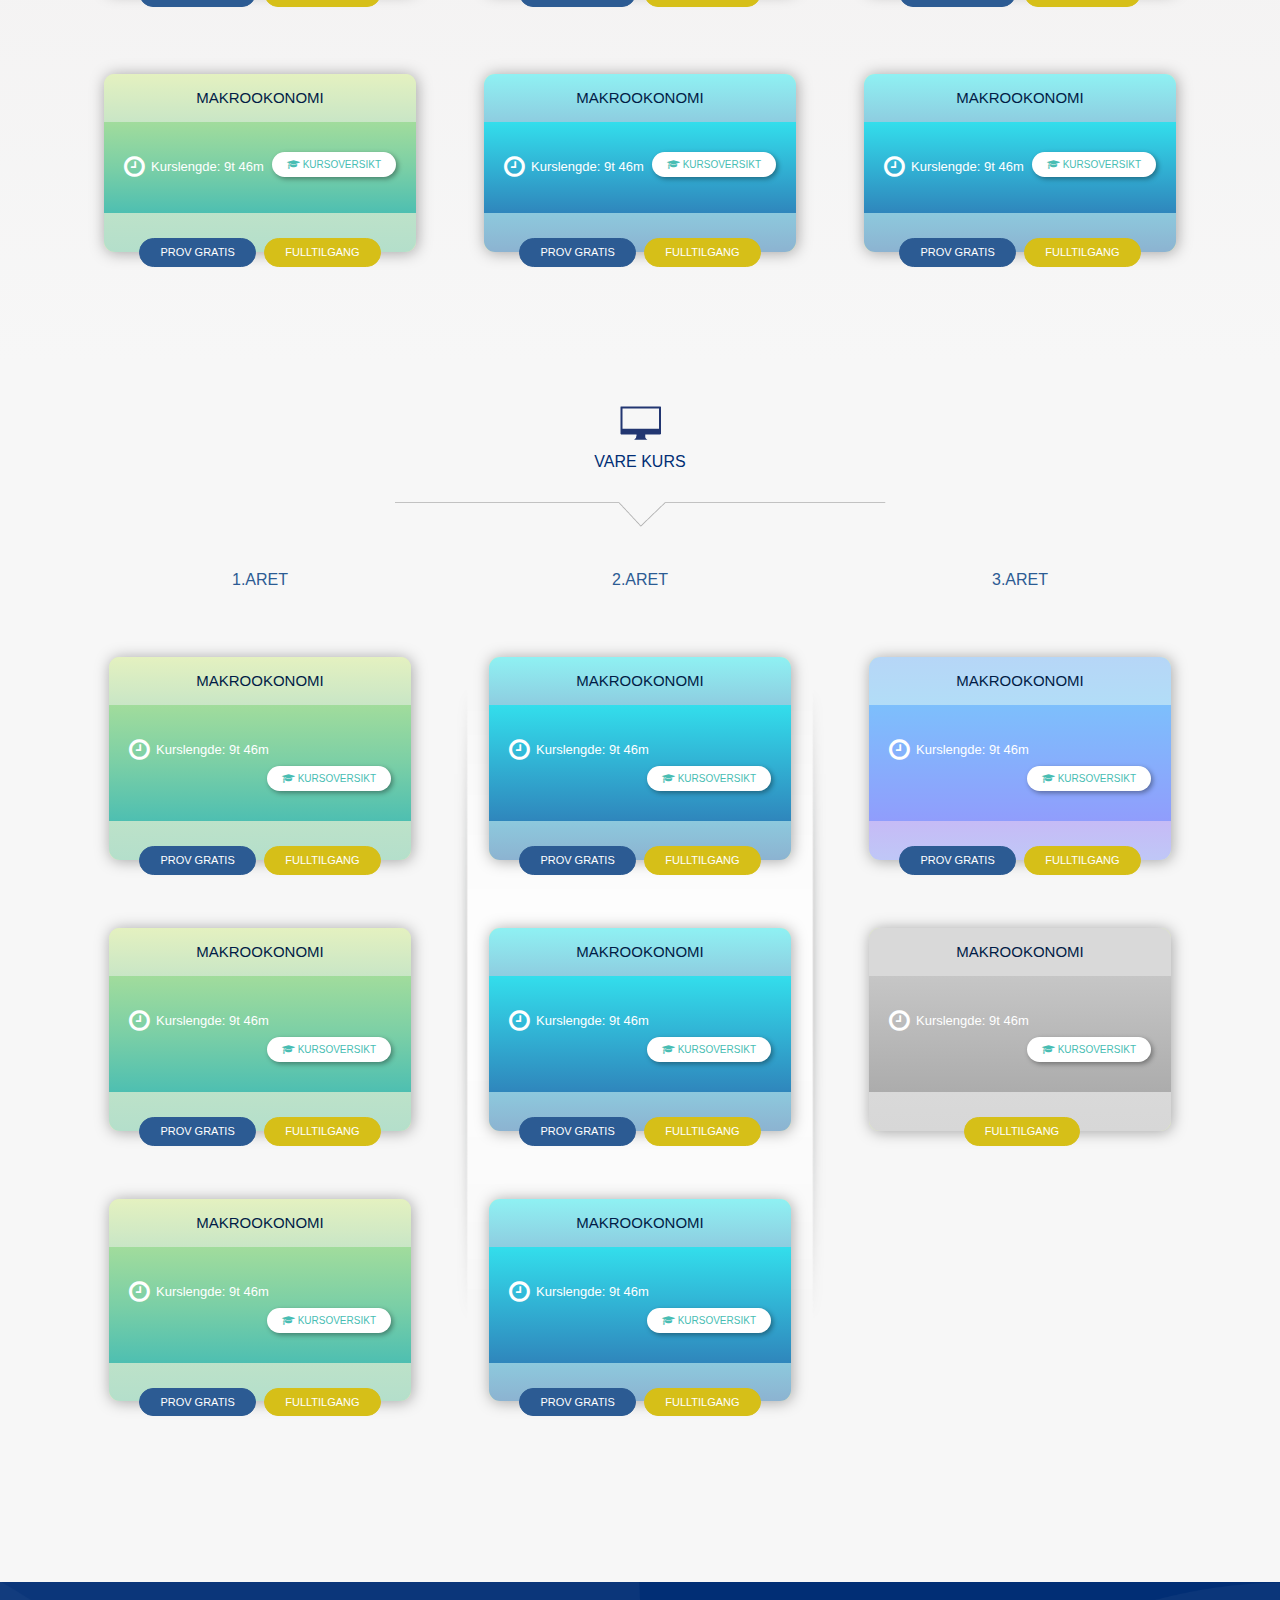
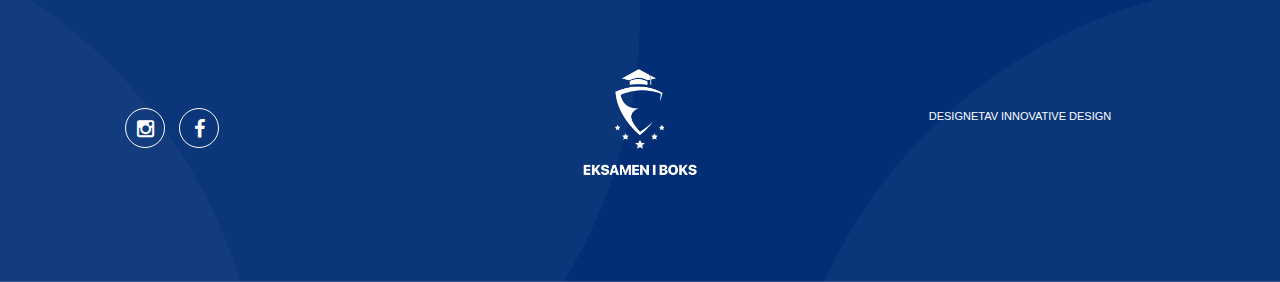
==== commit a627e8ee: "more pages" ====
--- a/index.html
+++ b/index.html
@@ -8,10 +8,14 @@
     <meta name="viewport" content="width=device-width, initial-scale=1, shrink-to-fit=no">
 
 	<!-- style -->
+	<link rel="stylesheet" type="text/css" href="css/style.css">
 	<link rel="stylesheet" type="text/css" href="css/bootstrap.css">
 	<link rel="stylesheet" type="text/css" href="css/font-awesome.css">
-    <link rel="stylesheet" type="text/css" href="css/style.css">
+	<!-- js -->
 	
+	<script type="text/javascript" src="js/jquery-1.11.1.min.js"></script>
+	<script type="text/javascript" src="js/bootstrap.js"></script>
+	<script type="text/javascript" src="js/custom-script.js"></script>
 
 </head>
 <body>
@@ -686,17 +690,12 @@
 	      <img src="images/logo_full.png">
 	    </div>
 	    <div class="col-sm-4 col-xs-12 footer-heading">
-	      <p></p>
+	      <p>Designetav Innovative Design</p>
 	    </div>
 	  </div>
 	</div>	
 </footer>
 
-	<!-- js -->
-	
-	<script type="text/javascript" src="js/jquery-1.11.1.min.js"></script>
-	<script type="text/javascript" src="js/bootstrap.js"></script>
-	<script type="text/javascript" src="js/custom-script.js"></script>
 
 
 </body>
--- a/css/style.css
+++ b/css/style.css
@@ -25,10 +25,33 @@
     color: #fff; 
 }
 .align-font h3{
-   text-transform: uppercase;
+    font-size: 23px;
+    text-transform: uppercase;
+    font-weight: 400;   
 }
 .align-font p {
     font-size: 11px;
+}
+.align-font p .fa-clock-o{
+    font-size: 21px;
+    position: relative;
+    top: 3px;
+}
+.align-font p .btn{
+    background: transparent;
+    border: 1px solid #fff;
+    font-size: 9px;
+    border-radius: 24px;
+    margin-left: 18px;
+    text-transform: uppercase;
+    padding-right: 35px;  
+    padding-left: 34px;
+}
+.align-font p .btn span{
+    font-size: 14px;
+    position: absolute;
+    margin-top: 0px;
+    margin-left: -24px;  
 }
 .logout-icon{
     height: 15px;
@@ -658,6 +681,408 @@
     border-radius: 28px;
 }
 
+/******* Bedriftsokonomisk Analyse *******/
+
+.left-main-section{
+    margin-top: 60px;
+    margin-bottom: 30px;
+    margin-right: 10px;
+} 
+.video-section{
+    background: #fff;
+    box-shadow: 1px 1px 10px #00000080;
+    border-radius: 8px 9px 0px 0px;
+}
+.video-section h3{
+    margin: 27px 33px;
+    font-size: 20px;
+    color: #012e75;
+}
+.video-section p{
+    float: right;
+    margin: 26px 39px;
+    font-size: 16px;
+    color: #8c8a8a;
+}
+.video-section p i{
+    font-size: 23px;
+    position: relative;
+    top: 2px;
+}
+.video-box{
+    line-height: 0;
+}
+.video-title{
+    background: #d6bf18;
+    color: #fff;
+    text-transform: uppercase;
+    font-size: 16px;
+    font-weight: 400;
+    padding: 12px 0;  
+    margin-bottom: 50px;
+}
+.course_overview_video_title{
+    padding: 22px 0;
+    margin-top: 20px;
+    font-weight: bold;
+    font-size: 20px;
+    border: 1px solid #fff;
+    outline: 1px solid #fff;
+    outline-offset: -11px;
+}
+.btn-colum{
+  margin: 45px 67px;
+}
+.btn-manage .btn-link:hover{
+    color: #000000;
+    text-decoration: none;
+}
+.btn-manage .btn-link{
+    border: 2px solid #d8c327;
+    color: #000000;
+    font-size: 11px;
+    text-transform: uppercase;
+    font-weight: 500;
+    border-radius: 36px;
+    text-align: left;
+    padding: 6px 19px;
+    padding-right: 33px;
+    line-height: 22px;
+}
+.btn-manage .btn-link img{
+    height: 16px;
+    margin-right: 3px;
+    position: relative;
+    top: -2px;
+}
+.border-section{
+    margin-top: 30px;
+}
+.darkBorder{
+    border-top:1px solid #e2d675;  
+    border-left:1px solid #e2d675;  
+    border-right:1px solid #e2d675;  
+    margin:0 10px;
+}
+.headings-list{
+    list-style: none;
+    margin: 0;
+    padding: 19px 25px;
+}
+.headings-list li{
+    display: inline-block;
+    font-size: 17px;
+    font-weight: 500;
+    margin: 0 11px;
+    color: #012e75;
+}
+.headings-list li:nth-child(2){
+    border-left: 2px solid #012e75;
+    padding-left: 13px;  
+}
+.persontage-dots{
+    list-style: none;
+    margin: 19px 16px;
+    padding: 0;
+    float: right;
+}
+.persontage-dots li{
+    border: 1px solid #012e75;
+    width: 11px;
+    height: 11px;
+    display: inline-block;
+    border-radius: 18px;
+}
+.dark-dot{
+    background: #012e75;
+}
+.orange-dot:before {
+    background: #d6bf18;
+    position: absolute;
+    content: '';
+    width: 6px;
+    height: 6px;
+    border-radius: 12px;
+    margin: 1.7px 1px;
+}
+.innerBox{
+    background: #f6f6f6;
+    box-shadow: 1px 1px 17px #ccc; 
+    padding-bottom: 1px;
+    margin-bottom: 60px;
+}
+.innerBox-border{
+    border-top: transparent !important;
+    border:1px solid #e2d675;  
+    margin:0 10px;
+    margin-bottom: 10px;
+}
+.titlebox{
+    padding:122px 37px;
+}
+.titlebox span{
+    font-size: 13px;
+    text-transform: uppercase;
+    font-weight: 400;
+    color: #8a8787;
+}
+.titlebox h3{
+    font-size: 13px;
+    color: #012e75;
+    border-bottom: 2px solid #e2d675;
+}
+.lef-shadow{
+    background: #f7f7f7;
+    padding-left: 13px;
+    padding-top: 54px;
+    padding-right: 75px;
+    padding-bottom: 54px;
+}
+.select-list{
+    list-style: none;
+    margin: 0;
+    padding: 0;
+}
+.select-list li{
+    background: #edeef3;
+    border: 2px solid #c7c7cc;
+    padding: 6px 15px;
+    font-size: 12px;
+    margin-bottom: 11px;
+    color: #000;
+    font-weight: 500;
+}
+.btn-list{
+    background: #012e75;
+    color: #fff;
+    text-transform: uppercase;
+    border: transparent;
+    padding: 4px 16px;
+    font-size: 12px;
+    font-weight: 500;
+    border-radius: 28px;
+    margin-top: 10px;
+}
+.btn-list i{
+    font-size: 16px;
+    position: relative;
+    left: 3px;
+    top: 0.7px;  
+}
+.titlebox:after {
+    position: absolute;
+    content: '';
+    width: 10px;
+    height: 337px;
+    top: 0px;
+    right: 0;
+    box-shadow: -9px 0px 14px -3px #ccc;
+}
+.slogan-text{
+    font-size: 18px;
+    color: #012e75;
+    margin-bottom: 30px;  
+}
+
+/******* List Section *******/
+.alllist-section:before {
+    position: absolute;
+    content: '';
+    width: 100%;
+    height: 102.4%;
+    left: 8px;
+    top: -38px;
+    box-shadow: -23px 0px 23px #cccccc61;
+    background: #f7f7f7;
+    z-index: -1;
+}
+.right-shadow-allist:before{
+  box-shadow: none !important;
+}
+.right-shadow-allist:after{
+    position: absolute;
+    content: '';
+    width: 100%;
+    height: 103.4%;
+    top: -38px;
+    box-shadow: 22px 0px 23px #cccccc61;
+    background: #f7f7f7;
+    z-index: -1;
+    left: -18px;
+}
+.alllist-section {
+    margin: 60px 30px;
+}
+.alllist-section ul{
+  list-style: none;
+  margin: 0;
+  padding: 0;
+}
+.alllist-section ul li.active-title{
+    background: #012e75;
+    color: #fff;
+    padding: 7px 15px;
+    font-size: 13px; 
+}
+.alllist-section ul li.active-title i{
+    font-size: 18px;
+    font-weight: bold;
+    margin-right: 5px;
+    position: relative;
+    top: 1px;  
+}
+.alllist-section ul li span{
+    float: right;
+    margin-right: 4px;
+    position: relative;
+    top: 4px;
+}
+.alllist-section ul li span b{
+    margin-left: 5px;
+
+}
+.alllist-section ul li:nth-child(2){
+    color: #ccc;
+    padding: 13px 12px;
+    font-size: 13px;
+}
+.alllist-section ul li.activated {
+    font-size: 14px;
+    border: 1px solid #012e75;
+    padding: 9px 12px;
+    border-left: 11px solid #012e75;
+}
+.alllist-section ul li:nth-child(4){
+    color: #ccc;
+    padding: 7px 12px;
+    font-size: 13px;    
+}
+.alllist-section ul li:nth-child(5){
+    color: #012e75;
+    padding: 7px 12px;
+    font-size: 13px;      
+    border: 1px solid #012e75;
+}
+.alllist-section ul li:nth-child(6){
+    color: #ccc;
+    padding: 7px 12px;
+    font-size: 13px;    
+}
+.alllist-section ul li:nth-child(7){
+    color: #ccc;
+    padding: 7px 12px;
+    font-size: 13px;    
+}
+.alllist-section ul li.light-bg-list{
+    font-size: 14px;
+    border: 1px solid #ccc;
+    padding:4px 12px;
+    border-left: 11px solid #ccc;
+    margin-bottom: 5px;
+    color: #ccc;
+}
+
+.select-list li.active{
+    border: 2px solid #012e75;
+    color: #012e75;  
+}
+.select-list li.active:before {
+    content: "\f00c";
+    font-family: FontAwesome;
+    font-style: normal;
+    font-weight: normal;
+    text-decoration: inherit;
+    color: #fff;
+    font-size: 11px;
+    position: absolute;
+    right: 80px;
+    margin-top: -17px;
+    background: #012e75;
+    width: 18px;
+    height: 18px;
+    text-align: center;
+    border-radius: 19px;
+    padding: 2px 1px;
+}
+.select-list li:hover{
+    cursor: pointer;
+}
+.stepimg .step-icons{
+    list-style: none;
+    margin: 70px 0;
+    padding: 0;
+    text-align: center;
+}
+.stepimg .step-icons li{
+    display: inline-block;
+}
+.stepimg .step-icons li img{
+    height: 58px;
+    margin: 0 10px;   
+}
+.stepimg .step-icons li p {
+    line-height: 37px;
+    color: #ccc;
+}
+.form-section{
+    margin-top: 50px;
+    margin-bottom: 70px;
+}
+.form-section input{
+    width: 100%;
+    border-top: transparent;
+    border-left: transparent;
+    border-right: transparent;
+    border-bottom: 2px solid #ccc;
+    background: transparent;
+    font-size: 15px;
+    color: #ccc;
+    margin-bottom: 14px;
+    padding-bottom: 4px;
+}
+.btnsend img{
+    position: relative;
+    top: -2px;
+    height: 10px;
+}
+.btnsend{
+    font-weight: 500;
+    background: transparent;
+    border: 1px solid #d8c327;
+    padding: 2px 9px;
+    border-radius: 28px;
+    text-transform: uppercase;
+    font-size: 12px;
+    color: #012e75;
+    float: right;
+}
+.btnsend:focus{
+    outline: none !important;   
+}
+.form-section input:focus{
+    outline: none !important;     
+}
+.step-icons li:hover{
+    cursor: pointer;
+}
+.step-icons li.active p{
+    color: #333;  
+    font-weight: 500 !important;
+}
+.step-icons:before {
+    position: absolute;
+    content: '';
+    background: #ccc;
+    width: 38%;
+    height: 1px;
+    margin: 30px 14px;
+    z-index: -1;
+}
+
+
+
+
+
 
 
 /******* Footer *******/
@@ -701,6 +1126,7 @@
 /******* Media Query ***********/
 
 @media(min-width: 320px) and (max-width: 480px){
+
 .nav-white-bg{
   position: inherit !important;
 }  
@@ -805,6 +1231,7 @@
 /******** 481 *********/
 
 @media(min-width: 481px) and (max-width: 768px){
+
 .nav-white-bg{
   position: inherit !important;
 }  
@@ -920,6 +1347,7 @@
 /******** 1024 *********/
 
 @media(max-width: 1024px){
+
 .title-bar .triangularline{
     width: 100%;
 } 
@@ -977,6 +1405,7 @@
 }/*end*/
 
 @media(min-width: 769px) and (max-width: 991px){
+
 .nav-bg .navigation-head{
   height: auto;
 }
@@ -990,6 +1419,7 @@
 }/*end*/
 
 @media(min-width: 1146px) and (max-width: 1260px){
+
 .nav-bg{
   background-position: top;
 }
@@ -999,6 +1429,7 @@
 
 
 @media(max-width: 1145px){
+
 .nav-bg{
   background-size: cover ; 
 }
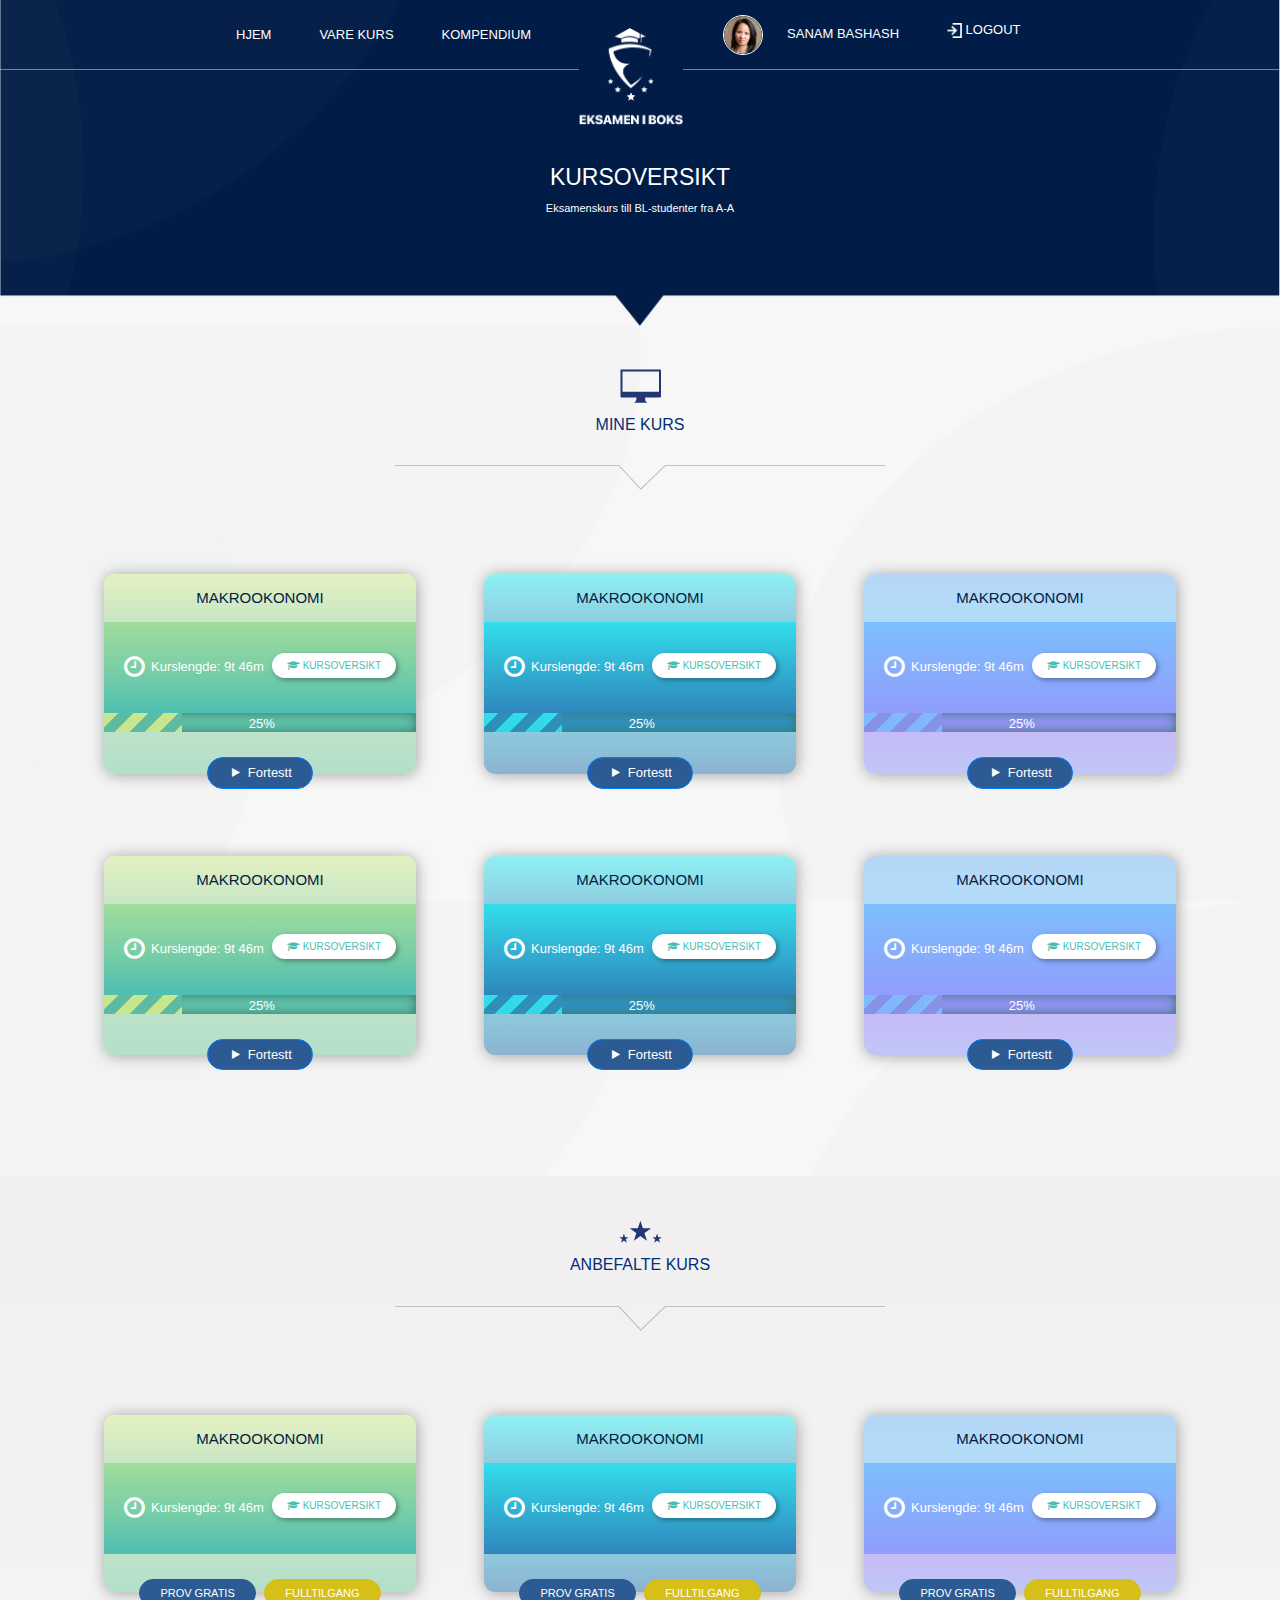
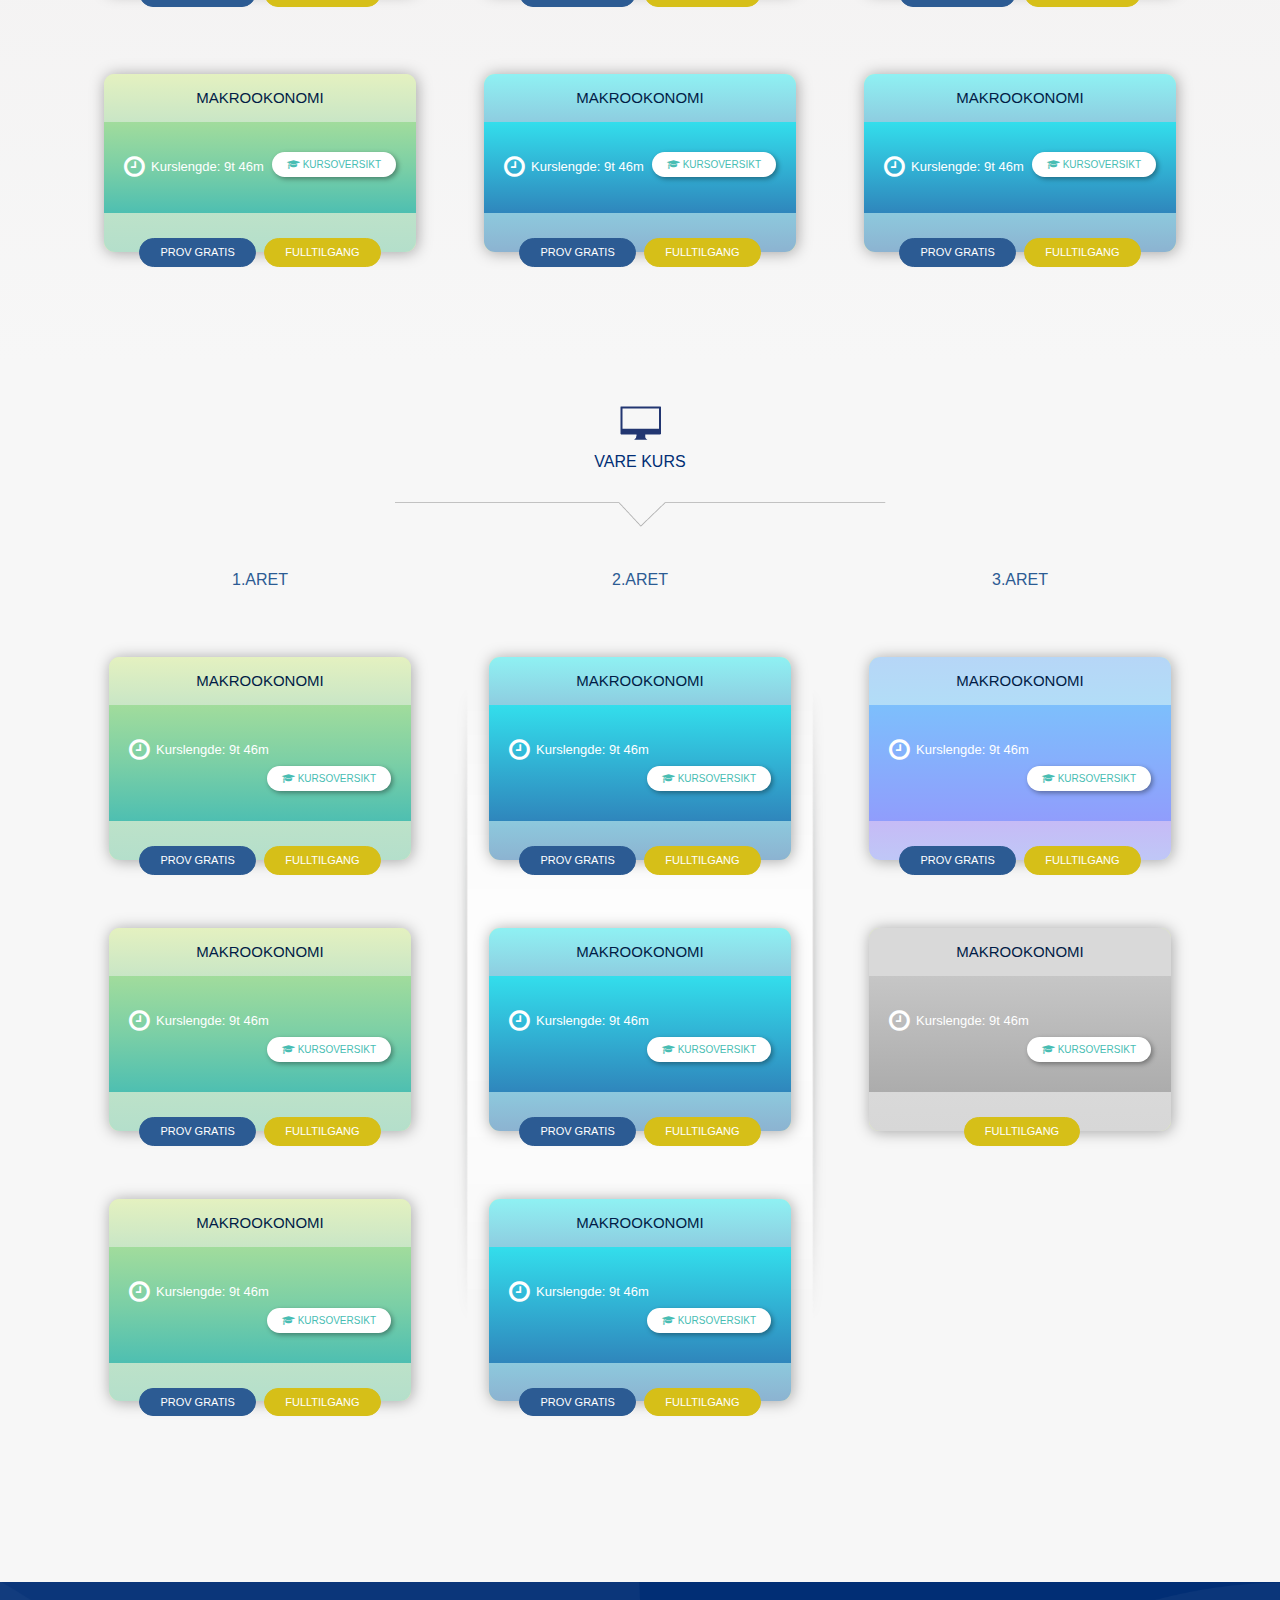
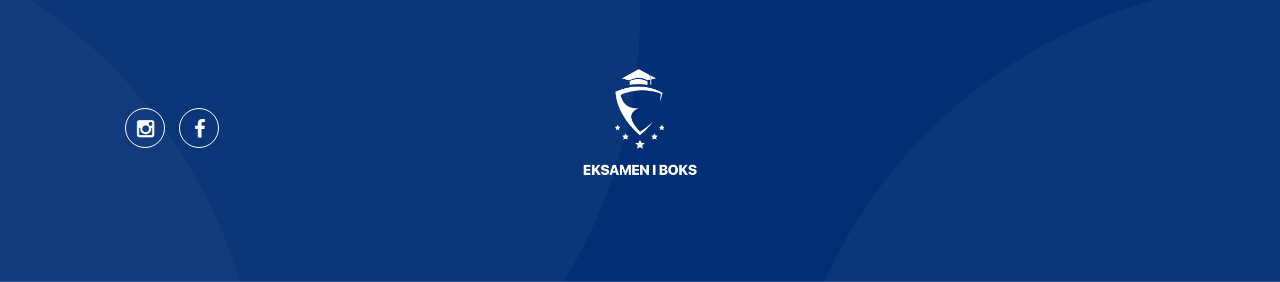
==== commit da9ffa8d: "minor changes and more work" ====
--- a/index.html
+++ b/index.html
@@ -7,61 +7,59 @@
     <meta charset="utf-8">
     <meta name="viewport" content="width=device-width, initial-scale=1, shrink-to-fit=no">
 
-	<!-- style -->
+	<!-- css -->
+	<link rel="stylesheet" type="text/css" href="css/bootstrap.css">
 	<link rel="stylesheet" type="text/css" href="css/style.css">
-	<link rel="stylesheet" type="text/css" href="css/bootstrap.css">
 	<link rel="stylesheet" type="text/css" href="css/font-awesome.css">
-	<!-- js -->
-	
-	<script type="text/javascript" src="js/jquery-1.11.1.min.js"></script>
-	<script type="text/javascript" src="js/bootstrap.js"></script>
-	<script type="text/javascript" src="js/custom-script.js"></script>
 
 </head>
 <body>
 
-<div class="nav-bg">
-  <nav class="navbar navbar-expand-lg navbar-dark navigation-head">
-    <div class="container">
-	  <!--  Show this only on mobile to medium screens  -->
-	  <a class="navbar-brand d-lg-none" href="#"><img src="images/logo_full.png"></a>
-	  <button class="navbar-toggler" type="button" data-toggle="collapse" data-target="#navbarToggle" aria-controls="navbarToggle" aria-expanded="false" aria-label="Toggle navigation">
-	    <span class="navbar-toggler-icon"></span>
-	  </button>
-	  <!--  Use flexbox utility classes to change how the child elements are justified  -->
-	  <div class="collapse navbar-collapse justify-content-between" id="navbarToggle">
-	    <ul class="navbar-nav navigation-menu-top">
-	      <li class="nav-item">
-	        <a class="nav-link" href="#">Hjem</a>
-	      </li>
-	      <li class="nav-item">
-	        <a class="nav-link" href="#">Vare Kurs</a>
-	      </li>
-	      <li class="nav-item">
-	        <a class="nav-link" href="#">Kompendium</a>
-	      </li>
-	    </ul>
-		<!--   Show this only lg screens and up   -->
-	    <a class="navbar-brand d-none d-lg-block" href="#"><img src="images/logo_full.png" class="default-logo"> <img src="images/logo_blue.png" class="stiky-logo"></a>
-	    <ul class="navbar-nav navigation-menu-bottom">
-	      <li class="nav-item">
-	        <a class="nav-link user-image" href="#"><img src="images/face_left.png"> Sanam Bashash</a>
-	      </li>
-	      <li class="nav-item">
-	        <a class="nav-link" href="#"><img src="images/logout.png" class="logout-icon">Logout</a>
-	      </li>
-	    </ul>
+<!-- Header -->
+<header>
+	<div class="nav-bg">
+	  <nav class="navbar navbar-expand-lg navbar-dark navigation-head">
+	    <div class="container">
+		  <!--  Show this only on mobile to medium screens  -->
+		  <a class="navbar-brand d-lg-none" href="#"><img src="images/logo_full.png" alt="" /></a>
+		  <button class="navbar-toggler" type="button" data-toggle="collapse" data-target="#navbarToggle" aria-controls="navbarToggle" aria-expanded="false" aria-label="Toggle navigation">
+		    <span class="navbar-toggler-icon"></span>
+		  </button>
+		  <!--  Use flexbox utility classes to change how the child elements are justified  -->
+		  <div class="collapse navbar-collapse justify-content-between" id="navbarToggle">
+		    <ul class="navbar-nav navigation-menu-top">
+		      <li class="nav-item">
+		        <a class="nav-link" href="#">Hjem</a>
+		      </li>
+		      <li class="nav-item">
+		        <a class="nav-link" href="#">Vare Kurs</a>
+		      </li>
+		      <li class="nav-item">
+		        <a class="nav-link" href="#">Kompendium</a>
+		      </li>
+		    </ul>
+			<!--   Show this only lg screens and up   -->
+		    <a class="navbar-brand d-none d-lg-block" href="#"><img src="images/logo_full.png" alt="logo.png" class="default-logo"/> <img src="images/logo_blue.png" alt="logo.png" class="stiky-logo"/></a>
+		    <ul class="navbar-nav navigation-menu-bottom">
+		      <li class="nav-item">
+		        <a class="nav-link user-image" href="#"><img src="images/face_left.png"> Sanam Bashash</a>
+		      </li>
+		      <li class="nav-item">
+		        <a class="nav-link" href="#"><img src="images/logout.png" alt="logout" class="logout-icon"/>Logout</a>
+		      </li>
+		    </ul>
+		  </div>
 	  </div>
-  </div>
-</nav>
-
-<!-- centr text -->
-<div class="text-center align-font">
-  <h3>Kursoversikt</h3>	
-  <p>Eksamenskurs till BL-studenter fra A-A</p>
-</div>	
-
-</div><!-- navbg -->
+	</nav>
+
+	<!-- Page Title -->
+	<div class="text-center align-font">
+	  <h3>Kursoversikt</h3>	
+	  <p>Eksamenskurs till BL-studenter fra A-A</p>
+	</div>		
+
+ </div><!-- navbg -->
+</header>
 
 
 <div class="section01-bg">
@@ -247,18 +245,10 @@
 		</div>
 	  </div> 
 
-
-
-
-
 	</div><!-- row  -->		
-
-
 
  </div>	
 </div>
-
-
 
 
 <!-- Second sec -->
@@ -690,12 +680,15 @@
 	      <img src="images/logo_full.png">
 	    </div>
 	    <div class="col-sm-4 col-xs-12 footer-heading">
-	      <p>Designetav Innovative Design</p>
 	    </div>
 	  </div>
 	</div>	
 </footer>
 
+<!-- js -->	
+<script type="text/javascript" src="js/jquery-1.11.1.min.js"></script>
+<script type="text/javascript" src="js/bootstrap.js"></script>
+<script type="text/javascript" src="js/custom-script.js"></script>
 
 
 </body>
--- a/css/style.css
+++ b/css/style.css
@@ -1404,6 +1404,10 @@
 
 }/*end*/
 
+
+.step-icons li img.active{
+  display: none;
+}
 @media(min-width: 769px) and (max-width: 991px){
 
 .nav-bg .navigation-head{
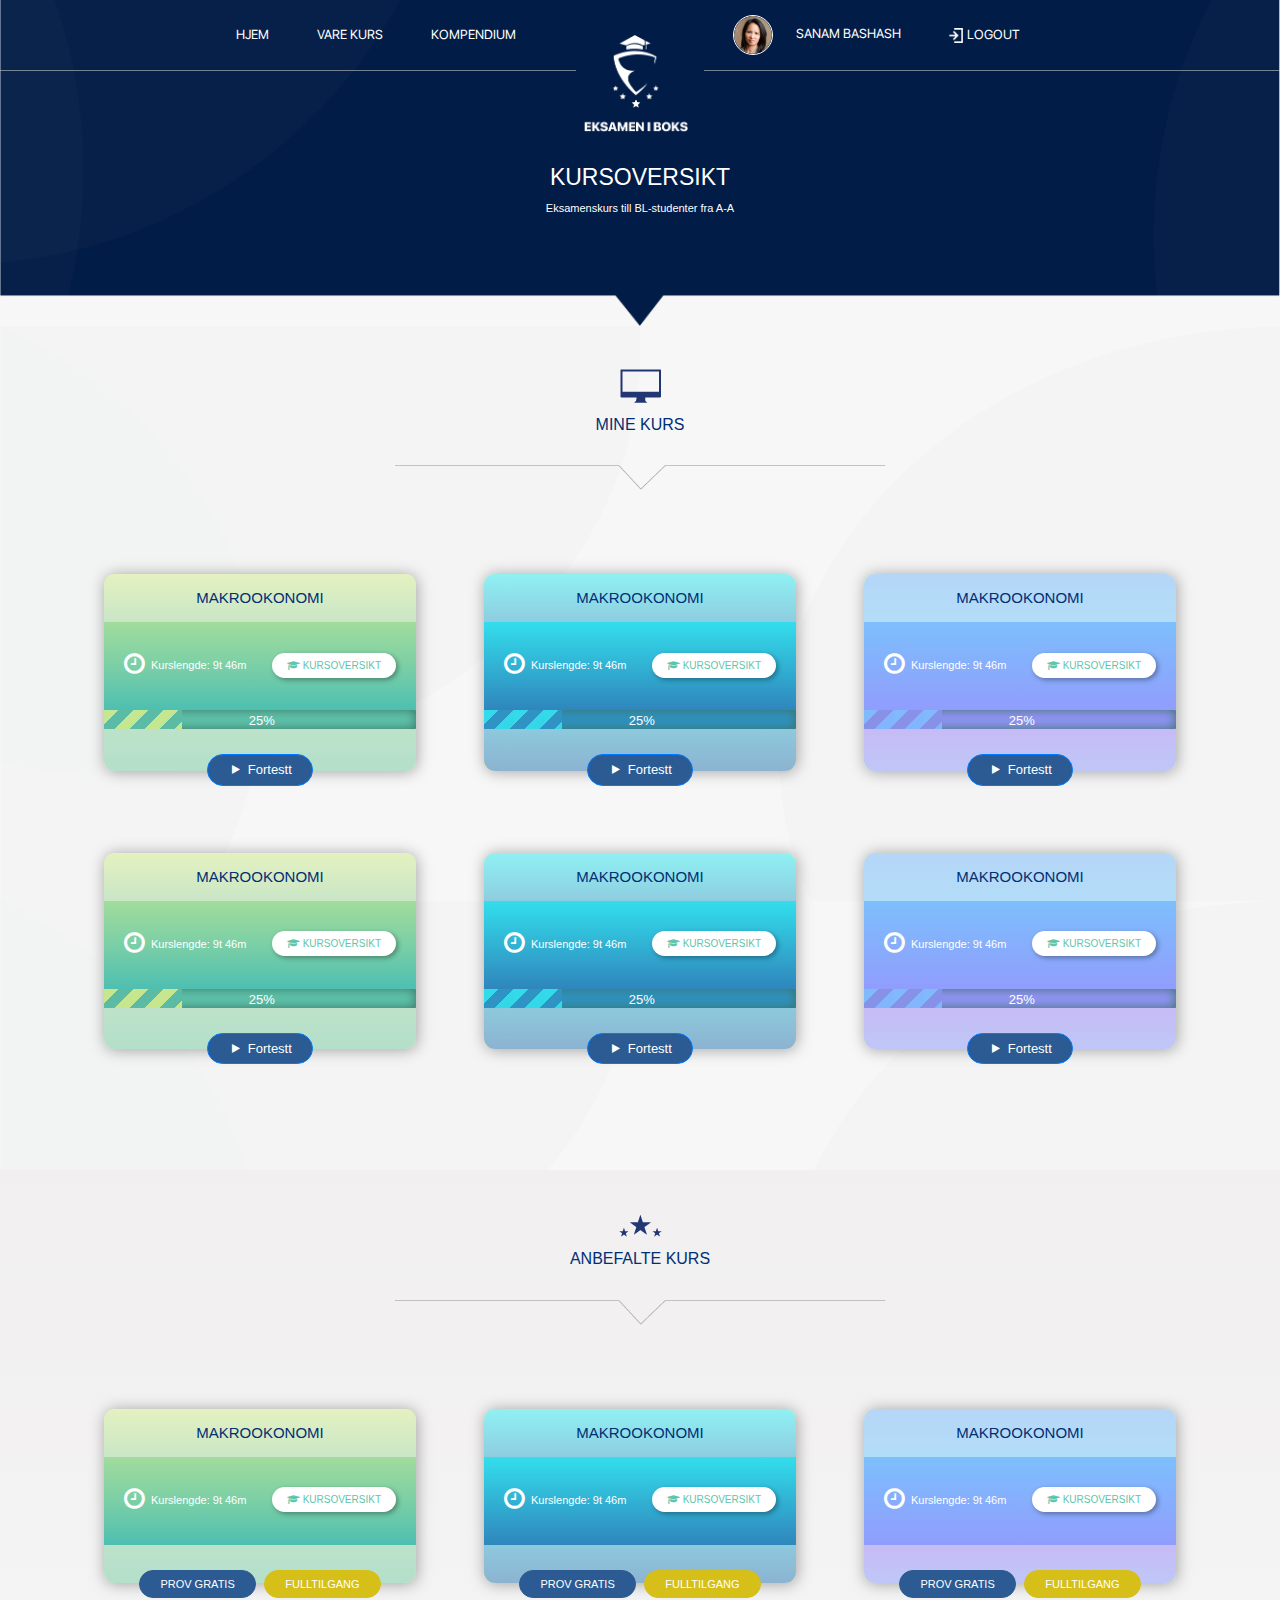
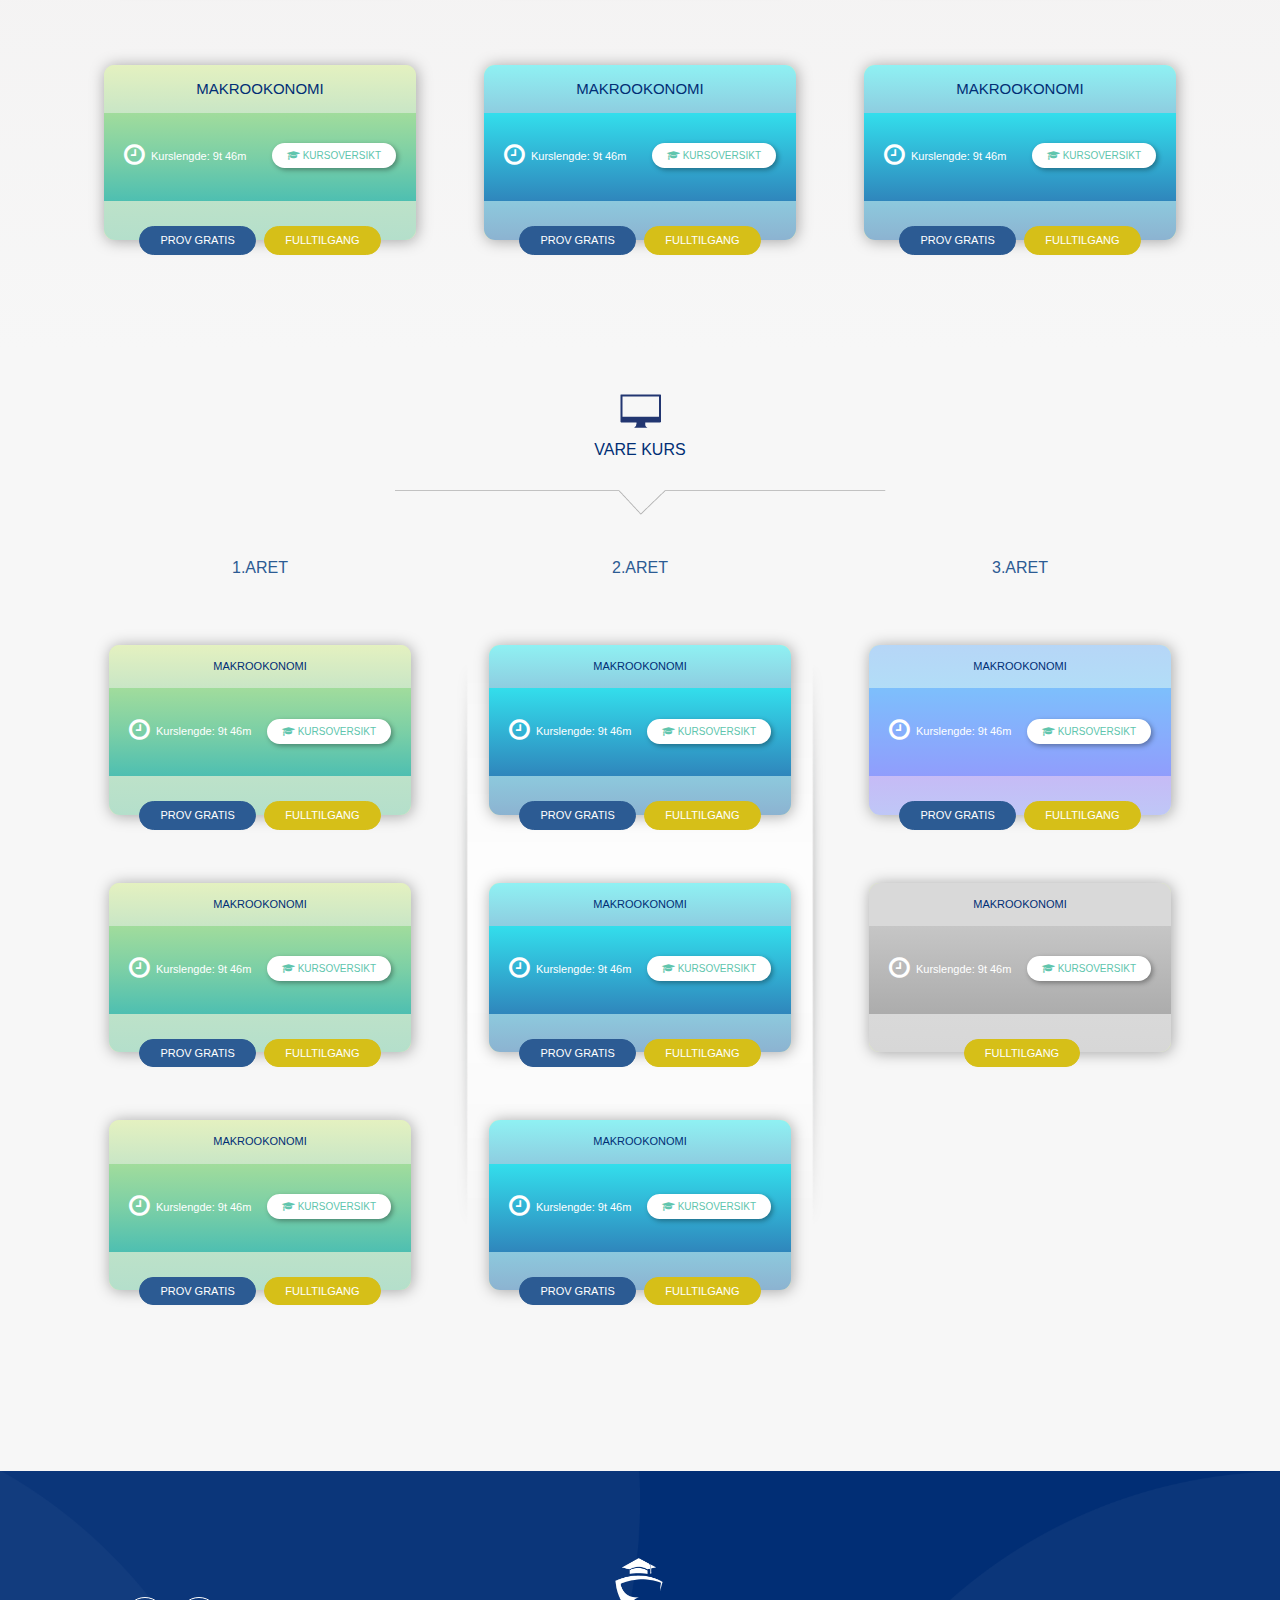
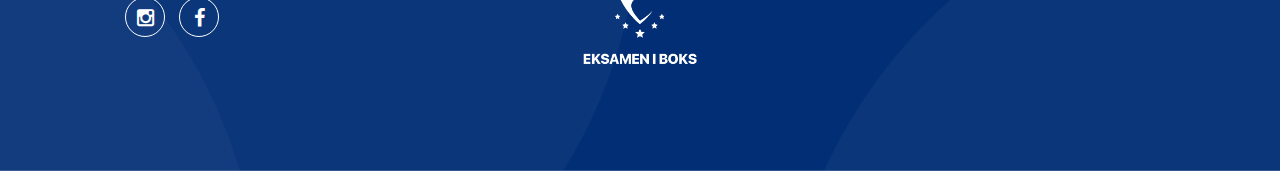
==== commit 30b81ce4: "change fix font add regular" ====
--- a/index.html
+++ b/index.html
@@ -9,7 +9,7 @@
 
 	<!-- css -->
 	<link rel="stylesheet" type="text/css" href="css/bootstrap.css">
-	<link rel="stylesheet" type="text/css" href="css/style.css">
+	<link rel="stylesheet" type="text/css" href="css/style.less.css">
 	<link rel="stylesheet" type="text/css" href="css/font-awesome.css">
 
 </head>
@@ -434,7 +434,7 @@
 
 <!-- Second sec -->
 
-<div class="section02-bg">
+<div class="section02-bg col-bg-02">
  <div class="container">
 	
 	<!-- Headings Bar -->
--- a/css/style.less.css
+++ b/css/style.less.css
@@ -0,0 +1,1925 @@
+@font-face {
+  font-family: sfBlack;
+  src: url(../css/fonts/SF-Pro-Display-Black.otf);
+}
+@font-face {
+  font-family: sfBold;
+  src: url(../css/fonts/SF-Pro-Display-Bold.otf);
+}
+@font-face {
+  font-family: sfHavy;
+  src: url(../css/fonts/SF-Pro-Display-Heavy.otf);
+}
+@font-face {
+  font-family: sfmedium;
+  src: url(../css/fonts/SF-Pro-Display-Medium.otf);
+}
+@font-face {
+  font-family: sfRegular;
+  src: url(../css/fonts/SF-Pro-Display-Regular.otf);
+}
+@font-face {
+  font-family: sfsemiBold;
+  src: url(../css/fonts/SF-Pro-Display-Semibold.otf);
+}
+@font-face {
+  font-family: sfsmooth;
+  src: url(../css/fonts/Smooth Circulars.otf);
+}
+@font-face {
+  font-family: sfgeneral;
+  src: url(../css/fonts/STIXGeneral.otf);
+}
+body {
+  background: #f7f7f7 !important;
+}
+/******* Header *******/
+.nav-bg {
+  background: url(../images/bg_header.png);
+  background-size: 100% auto;
+  background-position: bottom;
+  background-repeat: no-repeat;
+}
+.navbar-brand {
+  position: relative;
+  top: 50px;
+  margin: 0;
+}
+.navbar img {
+  height: 100px;
+}
+.navbar-nav li a {
+  text-transform: uppercase;
+  font-size: 13px;
+}
+.navigation-head {
+  height: 70px;
+}
+.navigation-head:before {
+  position: absolute;
+  content: '';
+  top: 70px;
+  height: 1px;
+  background: #cccccc91;
+  width: 45%;
+  left: 0;
+}
+.navigation-head:after {
+  position: absolute;
+  content: '';
+  top: 70px;
+  height: 1px;
+  background: #cccccc91;
+  width: 45%;
+  right: 0;
+}
+.navigation-menu-top {
+  position: relative;
+  left: 10%;
+}
+.navigation-menu-top li {
+  margin-left: 32px;
+}
+.navigation-menu-top li a {
+  color: #fff !important;
+  font-family: sfRegular;
+}
+.navigation-menu-bottom {
+  position: relative;
+  right: 15%;
+}
+.navigation-menu-bottom li {
+  margin-left: 32px;
+}
+.navigation-menu-bottom li a {
+  color: #fff !important;
+  font-family: sfRegular;
+}
+.navigation-menu-bottom li:nth-child(2) {
+  margin-top: 10px;
+}
+.nav-white-bg {
+  background: #fff;
+  position: fixed !important;
+  width: 100%;
+  box-shadow: 0px 4px 19px #cccccc;
+  z-index: 999;
+  transition: color 1s ease 0s;
+  height: 90px !important;
+}
+.nav-white-bg:before {
+  background: #fff !important;
+}
+.nav-white-bg:after {
+  background: #fff !important;
+}
+.nav-white-bg .navbar-nav li a {
+  color: #012e75 !important;
+  font-weight: 500;
+}
+.nav-white-bg .default-logo {
+  display: none;
+}
+.nav-white-bg .navbar-brand {
+  background: transparent;
+  margin-top: 0 !important;
+}
+.nav-white-bg .stiky-logo {
+  display: block !important;
+  height: 60px;
+}
+/********* Fix Navbar ***********/
+.stiky-logo {
+  display: none;
+}
+.nav-white-bg .navbar-brand {
+  background: transparent;
+  margin-top: 0 !important;
+  top: 0;
+}
+.align-font {
+  padding: 94px 0;
+  color: #fff;
+}
+.align-font h3 {
+  font-size: 23px;
+  text-transform: uppercase;
+  font-weight: 400;
+}
+.align-font p {
+  font-size: 11px;
+}
+.align-font p .fa-clock-o {
+  font-size: 21px;
+  position: relative;
+  top: 3px;
+}
+.align-font p .btn {
+  background: transparent;
+  border: 1px solid #fff;
+  font-size: 9px;
+  border-radius: 24px;
+  margin-left: 18px;
+  text-transform: uppercase;
+  padding-right: 35px;
+  padding-left: 34px;
+}
+.align-font p span {
+  font-size: 14px;
+  position: absolute;
+  margin-top: 0px;
+  margin-left: -24px;
+}
+.logout-icon {
+  max-height: 15px;
+  margin-right: 4px;
+}
+.user-image img {
+  max-height: 40px;
+  margin-right: 20px;
+  border: 1px solid #fff;
+  border-radius: 100%;
+}
+/********* Home Page ***********/
+.home-bg {
+  background: linear-gradient(rgba(0, 0, 0, 0.68), rgba(0, 0, 0, 0.68)) 0% 0% / cover, url(../images/homebg.png);
+  background-size: 100% auto;
+  padding-bottom: 50px;
+}
+.banner-headings {
+  list-style: none;
+  margin: 0;
+  padding: 0;
+  margin-top: 120px;
+}
+.banner-headings li {
+  font-size: 18px;
+  display: inline-block;
+  color: #fff;
+  text-transform: uppercase;
+  margin: 4px 4px;
+}
+.banner-headings li:nth-child(1) {
+  height: 25px;
+  border-right: 2px solid #cccccc;
+  padding-right: 11px;
+}
+.banner-headings li:nth-child(2) {
+  height: 25px;
+  border-right: 2px solid #cccccc;
+  padding-right: 11px;
+}
+.banner-headings li:nth-child(4) {
+  height: 25px;
+  border-right: 2px solid #cccccc;
+  padding-right: 11px;
+}
+.banner-title {
+  text-align: center;
+  color: #d6bf18;
+  text-transform: uppercase;
+  font-size: 16px;
+  margin: 10px 0;
+  margin-bottom: 70px;
+  font-family: sfsemiBold;
+}
+.banner-register-title {
+  margin: 65px 15px;
+}
+.banner-register-title p {
+  color: #fff;
+  text-transform: uppercase;
+  border-bottom: 1px solid #d6bf18;
+  font-size: 16px;
+  padding-bottom: 8px;
+}
+.banner-register-title .btn-link {
+  padding: 0;
+  background: #d6bf18;
+  color: #fff;
+  border-radius: 0px;
+  line-height: 0px;
+  text-transform: uppercase;
+  font-size: 10px;
+  padding-right: 17px;
+}
+.banner-register-title .btn-link i {
+  border-right: 1px solid #fff;
+  padding: 6px 10px;
+  margin-right: 7px;
+}
+.b4-colum {
+  padding: 0 78px;
+}
+.b4-colum p {
+  color: #fff;
+  font-size: 12px;
+  text-transform: uppercase;
+  font-family: sfRegular;
+}
+.b4-colum img {
+  margin-bottom: 20px;
+  height: 40px;
+}
+.banner-col4 .col-md-4:nth-child(2) {
+  border-left: 1px solid #cccccc;
+  border-right: 1px solid #cccccc;
+}
+/********* Section 01 Home ***********/
+.mid-section-01 {
+  background: url(../images/bg_content_area.png);
+  height: auto;
+  box-shadow: inset 6px -25px 27px #cccccc;
+  padding: 100px 0px;
+}
+.section-01-content h3 {
+  font-size: 21px;
+  color: #012e75;
+  margin-bottom: 30px;
+}
+.section-01-content p {
+  font-size: 20px;
+  color: #333;
+  line-height: 32px;
+  margin-bottom: 29px;
+}
+.section-01-boxes {
+  background: #fff;
+  padding: 21px 40px;
+  border-radius: 15px;
+  box-shadow: 1px 1px 19px #cccccc;
+  height: 190px;
+  margin: 0 10px;
+}
+.section-01-space {
+  margin-top: 50px;
+}
+.aret-01 {
+  font-size: 18px;
+  text-align: center;
+  color: #012e75;
+  margin-bottom: 0px;
+}
+.s3-star {
+  list-style: none;
+  margin: 0;
+  padding: 0;
+  text-align: center;
+}
+.s3-star li {
+  display: inline-block;
+}
+.s3-star li i {
+  font-size: 10px;
+  color: #d6bf18;
+}
+.content-list-01 {
+  list-style: none;
+  margin: 0;
+  padding: 0;
+  margin-top: 5px;
+}
+.content-list-01 li {
+  font-size: 11px;
+  color: #000;
+  margin-bottom: 5px;
+  font-weight: 500;
+  font-family: sfRegular;
+}
+.content-list-01 li i {
+  font-size: 8px;
+  color: #d6bf18;
+  margin-right: 2px;
+  position: relative;
+  top: -1px;
+}
+.content-list-01 li:last-child {
+  color: #cccccc;
+}
+.content-list-01 li:last-child i {
+  color: #cccccc;
+}
+.content-list-01 li:last-child(4) {
+  color: #cccccc;
+}
+.content-list-01 li:last-child(4) i {
+  color: #cccccc;
+}
+.bottomBox-sec01 {
+  border: 1px solid #d6bf18;
+  border-radius: 10px;
+  margin: 20px 10px;
+}
+.bottomBox-sec01 h3 {
+  background: #d6bf18;
+  font-size: 13px;
+  text-transform: uppercase;
+  text-align: center;
+  padding: 9px 0;
+  color: #fff;
+  border-radius: 8px 8px 0px 0px;
+  margin: 0;
+}
+.bottomBox-sec01-caption {
+  padding: 10px 30px;
+}
+.bottomBox-sec01-caption ul {
+  list-style: none;
+  margin: 0;
+  padding: 0;
+}
+.bottomBox-sec01-caption ul li {
+  color: #cccccc;
+  font-size: 11px;
+  margin-bottom: 5px;
+  font-family: sfRegular;
+}
+.bottomBox-sec01-caption ul li i {
+  color: #cccccc;
+  font-size: 7px;
+  position: relative;
+  top: -2px;
+}
+.content-circle-price {
+  position: absolute;
+  top: -24px;
+  width: 70px;
+  height: 70px;
+  border-radius: 100%;
+  background-image: linear-gradient(#69c9b8, #7BCFA6, #e7f59b);
+  right: -16px;
+}
+.bg-2rT {
+  background-image: linear-gradient(#83d9fd, #ab95fc, #ab95fc);
+}
+.bg-3rT {
+  background-image: linear-gradient(#49e1ed, #357fb8, #357fb8);
+}
+.price-box {
+  font-size: 13px;
+  text-align: center;
+  background: #fff;
+  width: 50px;
+  height: 50px;
+  border-radius: 27px;
+  position: relative;
+  top: 10px;
+  left: 10px;
+  padding: 14px 13px;
+  text-decoration: line-through;
+  color: #d6bf18;
+}
+.contentfb-btn .btn-link {
+  font-weight: 600;
+  margin-top: 30px;
+  border: 1px solid #d6bf18;
+  font-size: 14px;
+  color: #012e75;
+  border-radius: 7px;
+  padding-right: 25px;
+  padding-left: 27px;
+}
+.contentfb-btn .btn-link i {
+  font-size: 22px;
+  position: absolute;
+  margin-left: -17px;
+}
+/********* Section 02 Home ***********/
+.mid-section-02 {
+  background: url(../images/bg_content_area.png);
+  height: auto;
+  padding-top: 80px;
+  padding-bottom: 200px;
+}
+.mid-section-02:after {
+  position: absolute;
+  content: '';
+  background: url(../images/star_rising2.png);
+  width: 200px;
+  height: 100px;
+  background-repeat: no-repeat;
+  margin-top: 8px;
+  right: 11%;
+}
+.section-02-content h3 {
+  font-size: 21px;
+  color: #012e75;
+  margin-bottom: 30px;
+}
+/* Carousel */
+.space-top-testimonial {
+  margin-top: 80px;
+}
+.space-top-testimonial .col-sm-4 {
+  padding: 0;
+}
+.space-top-testimonial .active {
+  transform: scale(1.2);
+  z-index: 99;
+  position: relative;
+  box-shadow: 1px 1px 20px #000;
+}
+.testimonial-s1 img {
+  height: 400px;
+  width: 100%;
+}
+.testimonial1-caption {
+  position: absolute;
+  background: #fff;
+  padding: 39px 38px;
+  padding-bottom: 12px !important;
+  bottom: 29px;
+  margin-right: 17px;
+  margin-left: 14px;
+}
+.testimonial1-caption h3 {
+  margin: 0;
+  font-size: 15px;
+  color: #012e75;
+  text-transform: uppercase;
+}
+.testimonial1-caption p {
+  text-align: left;
+  font-size: 11px;
+  line-height: 19px;
+  padding-top: 14px;
+  font-weight: 500;
+  margin-bottom: 0;
+}
+.star-lsit-testimonial {
+  margin: 0;
+  padding: 0;
+  border-top: 1px solid #d6bf18;
+  margin-top: 15px;
+}
+.star-lsit-testimonial li {
+  display: inline-block;
+  margin: 0 2px;
+}
+.star-lsit-testimonial li i {
+  color: #d6bf18;
+  font-size: 12px;
+  margin-top: 13px;
+}
+.stars-img:before {
+  position: absolute;
+  content: '';
+  background: url(../images/star_rising.png);
+  width: 200px;
+  height: 100px;
+  background-repeat: no-repeat;
+  left: 20%;
+  margin-top: -38px;
+}
+/********* Section 03 Home ***********/
+.mid-section-03 {
+  background: #012e75;
+}
+.topspace-section03 {
+  margin-top: 50px;
+}
+.bg-img-section-03 {
+  background: linear-gradient(rgba(0, 0, 0, 0.18), rgba(0, 0, 0, 0.08)) 0% 0% / cover, url(../images/section-03bg.png);
+  padding: 130px 0px;
+  width: 100%;
+  background-size: cover ;
+}
+.bg-img-section-03:before {
+  position: absolute;
+  content: '';
+  background: linear-gradient(rgba(0, 0, 0, 0.38), rgba(0, 0, 0, 0.6)) 0% 0% / cover, url(../images/laptop_person.png);
+  width: 300px;
+  height: 305px;
+  background-repeat: no-repeat;
+  left: 10%;
+  margin-top: 99px;
+  box-shadow: 1px 1px 12px #000;
+}
+.section-let-box-03 {
+  margin: 0 25px;
+  background: rgba(255, 255, 255, 0.84);
+  padding: 100px 34px;
+  border-radius: 16px;
+  box-shadow: 1px 1px 20px #000;
+}
+.section-let-box-03 h3 {
+  font-size: 20px;
+  color: #012e75;
+}
+.section-let-box-03 p {
+  font-size: 14px;
+  color: #000;
+  line-height: 25px;
+  margin-bottom: 0;
+  padding-top: 14px;
+  font-family: sfRegular;
+}
+.section-let-box-03:before {
+  position: absolute;
+  content: '';
+  background: url(../images/star_rising.png);
+  width: 200px;
+  height: 100px;
+  left: -25px;
+  top: -95px;
+  background-repeat: no-repeat;
+}
+.section-right-box-03 {
+  margin: 0px 30px;
+}
+.section-right-box-03 p {
+  color: #fff;
+  font-size: 16px;
+  margin-bottom: 5px;
+  line-height: 30px;
+  font-family: sfRegular;
+}
+.left-border-paragraph {
+  border-left: 1px solid #d6bf18;
+  padding-left: 13px;
+  position: relative;
+  left: -13px;
+  margin-bottom: 20px !important;
+}
+/********* Section 04 Home ***********/
+.mid-section-04 {
+  background: url(../images/bg_content_area.png);
+  padding: 100px 0px;
+}
+.faq-title h3 {
+  font-size: 21px;
+  text-align: center;
+  color: #012e75;
+  margin-bottom: 50px;
+}
+.faq-title h3:before {
+  position: absolute;
+  content: '';
+  background: #d6bf18;
+  height: 2px;
+  width: 5%;
+  margin: 29px -20px;
+}
+.card {
+  border: none;
+  background: none !important;
+}
+.card-header {
+  border: 1px solid #dd9f14;
+  border-radius: 40px !important;
+  margin-bottom: 13px;
+  background: transparent;
+  text-align: center;
+}
+.card-header .mb-0[aria-expanded=true] {
+  color: #fff;
+  background: #012e75 !important;
+}
+.card a {
+  font-size: 16px;
+  color: #333 !important;
+  font-weight: 100;
+  text-decoration: none;
+}
+/********* Kursoversikt ***********/
+/********* Title Bar ***********/
+.section01-bg {
+  background: url(../images/bg_content_area.png);
+  width: 100%;
+  background-size: 100% auto;
+  padding-bottom: 80px;
+}
+.title-bar {
+  padding: 43px 0;
+}
+.title-bar p {
+  font-size: 16px;
+  margin-bottom: 28px;
+  margin-top: 10px;
+  color: #012e75;
+  text-transform: uppercase;
+  font-weight: 500;
+}
+/******* Section 2 boxes  *******/
+/******** and Progress Bar **********/
+.box-btn {
+  box-shadow: 2px 2px 5px #00000057;
+}
+.box-btn:hover {
+  background: #fff !important;
+  cursor: pointer;
+}
+.box-title {
+  text-align: center;
+  font-size: 16px;
+  color: #2c5b93;
+  margin-bottom: 44px;
+  text-transform: uppercase;
+}
+.box-detail {
+  background: #E2EFBF;
+  border-radius: 10px;
+  box-shadow: 1px 1px 15px #00000057;
+  margin: 41px 19px;
+}
+.box-detail-header {
+  background-image: linear-gradient(#E4F1C0, #C9E6C6);
+  text-align: center;
+  padding: 15px 0;
+  color: #012e75;
+  border-radius: 11px 11px 0px 0px;
+}
+.box-detail-header h5 {
+  margin: 0;
+  font-size: 15px;
+}
+.box-detail-body {
+  padding: 30px 20px;
+  background-image: linear-gradient(#A1DC9C, #7BCFA6, #4EBFB1);
+}
+.box-detail-body .clock {
+  font-size: 11px;
+  color: #fff;
+  padding: 5px 0;
+}
+.box-detail-body .btn {
+  font-size: 10px;
+  border-radius: 20px;
+  background: #fff;
+  color: #60C5AD !important;
+  border: 0;
+  padding: 5px 15px;
+}
+.box-detail-footer {
+  padding-top: 10px;
+  background-image: linear-gradient(#BDE2C9, #B4DFCB);
+  text-align: center;
+  border-radius: 0px 0px 11px 11px;
+}
+.box-detail .progress-bar {
+  background-color: #60C5AD;
+  height: 19px;
+  width: 100%;
+  display: block;
+  text-align: left;
+  -moz-border-radius: 5px;
+  -webkit-border-radius: 5px;
+  border-radius: 1px;
+  -moz-box-shadow: 0 1px 5px #AAE0D7 inset, 0 1px 0 #D6D6D6;
+  -webkit-box-shadow: 0 1px 5px #AAE0D7 inset, 0 1px 0 #D6D6D6;
+  box-shadow: 0 1px 5px #AAE0D7 inset, 0 1px 0 #D6D6D6;
+  box-shadow: inset 0 0 12px #397362;
+}
+.box-detail .progress-bar span {
+  display: inline-block;
+  height: 100%;
+  background-color: #5bbba4;
+  -webkit-transition: width 0.4s ease-in-out;
+  -moz-transition: width 0.4s ease-in-out;
+  -ms-transition: width 0.4s ease-in-out;
+  -o-transition: width 0.4s ease-in-out;
+  transition: width 0.4s ease-in-out;
+}
+.box-detail .stripes span {
+  -webkit-background-size: 30px 30px;
+  -moz-background-size: 30px 30px;
+  background-size: 30px 30px;
+  background-image: -webkit-gradient(linear, left top, right bottom, color-stop(0.25, rgba(230, 244, 138, 0.77)), color-stop(0.25, transparent), color-stop(0.5, transparent), color-stop(0.5, rgba(230, 244, 138, 0.77)), color-stop(0.75, rgba(230, 244, 138, 0.77)), color-stop(0.75, transparent), to(transparent));
+  background-image: -webkit-linear-gradient(135deg, rgba(230, 244, 138, 0.77) 25%, transparent 25%, transparent 50%, rgba(230, 244, 138, 0.77) 50%, rgba(230, 244, 138, 0.77) 75%, transparent 75%, transparent);
+  background-image: -moz-linear-gradient(135deg, rgba(230, 244, 138, 0.77) 25%, transparent 25%, transparent 50%, rgba(230, 244, 138, 0.77) 50%, rgba(230, 244, 138, 0.77) 75%, transparent 75%, transparent);
+  background-image: -ms-linear-gradient(135deg, rgba(230, 244, 138, 0.77) 25%, transparent 25%, transparent 50%, rgba(230, 244, 138, 0.77) 50%, rgba(230, 244, 138, 0.77) 75%, transparent 75%, transparent);
+  background-image: -o-linear-gradient(135deg, rgba(230, 244, 138, 0.77) 25%, transparent 25%, transparent 50%, rgba(230, 244, 138, 0.77) 50%, rgba(230, 244, 138, 0.77) 75%, transparent 75%, transparent);
+  background-image: linear-gradient(135deg, rgba(230, 244, 138, 0.77) 25%, transparent 25%, transparent 50%, rgba(230, 244, 138, 0.77) 50%, rgba(230, 244, 138, 0.77) 75%, transparent 75%, transparent);
+}
+.box-detail .stripes font {
+  position: relative;
+  top: -4px;
+  color: #fff;
+  font-size: 13px;
+  text-align: center;
+  left: 20%;
+}
+.light-progress-bar {
+  background: #2f93c3 !important;
+}
+.light-progress-bar span {
+  background-color: #2f93c3 !important;
+  background-image: linear-gradient(135deg, #33daea 25%, transparent 25%, transparent 50%, #33d8e9 50%, #33d6e7 75%, transparent 75%, transparent) !important;
+}
+.dark-progress-bar {
+  background: #9395fa !important;
+}
+.dark-progress-bar span {
+  background-color: #8891e8 !important;
+  background-image: linear-gradient(135deg, #80b9fc 25%, transparent 25%, transparent 50%, #82b5fc 50%, #82b7fc 75%, transparent 75%, transparent) !important;
+}
+.btn-box {
+  position: relative;
+  top: 15px;
+}
+.btn-box:hover {
+  cursor: pointer;
+}
+.btn-box .btn {
+  border-radius: 20px;
+  padding: 5px 20px;
+  font-size: 13px;
+}
+.btn-box .btn-outline-primary {
+  background: #2c5b93;
+  color: #fff;
+}
+.btn-box .btn-outline-warning {
+  background: #d6bf18;
+  color: #fff;
+}
+.bg-image-shadow {
+  background: url(../images/bg_shadow.png);
+  margin-bottom: 43px;
+  background-size: 100% 100%;
+}
+.clock span {
+  font-size: 24px;
+  float: left;
+  margin-right: 6px;
+  margin-top: -6px;
+}
+/******* section02 *******/
+.section02-bg {
+  width: 100%;
+  background-size: 100% auto;
+  padding-bottom: 70px;
+}
+.overlay-bg {
+  background: linear-gradient(#f1efef, #f7f7f7), url(../images/bg_content_area.png);
+}
+.btn-light {
+  background: #d6bf18 !important;
+  border-color: #d6bf18 !important;
+  color: #fff !important;
+  font-size: 11px !important;
+  margin-left: 4px;
+  text-transform: uppercase;
+}
+.blue-dark-btn {
+  background: #2c5b93 !important;
+  border-color: #2c5b93 !important;
+  color: #fff !important;
+  font-size: 11px !important;
+  text-transform: uppercase;
+}
+.header-light-bg {
+  background-image: linear-gradient(#8ff1f3, #8ecde0);
+}
+.header-dark-bg {
+  background-image: linear-gradient(#b6d6f7, #b2ddf7);
+}
+.header-silver-bg {
+  background-image: linear-gradient(#d9d9d9, #d9d9d9);
+}
+.body-light-bg {
+  background-image: linear-gradient(#33deec, #2f86bc);
+}
+.body-dark-bg {
+  background-image: linear-gradient(#7dbffc, #909dfc);
+}
+.body-silver-bg {
+  background-image: linear-gradient(#c6c6c6, #acacac);
+}
+.footer-dark-bg {
+  background-image: linear-gradient(#c6bbf6, #bfc7f7);
+}
+.footer-silver-bg {
+  background-image: linear-gradient(#d9d9d9, #d7d7d7);
+}
+.bg-light-footer {
+  background-image: linear-gradient(#8dc9dd, #8cb3d1);
+}
+.play-icon {
+  font-size: 10px !important;
+  margin: 0px 4px;
+  position: relative;
+  top: -1px;
+}
+.boxes-space .box-detail {
+  margin: 68px 24px !important;
+}
+.col-bg-02 .box-detail-header h5 {
+  font-size: 11px;
+}
+/******* Boxes Section *******/
+.boxes-section-bg {
+  background: url(../images/bg_content_area.png);
+  width: 100%;
+  background-size: 100% auto;
+  padding-top: 70px;
+  padding-bottom: 40px;
+}
+.boxes-title-border:after {
+  position: absolute;
+  content: '';
+  background: #e1d36d;
+  height: 2px;
+  width: 58px;
+  margin-top: 23px;
+  margin-left: -54px;
+}
+.white-bg-header {
+  background: #fff;
+}
+.grey-footer-bg {
+  background: #e5e5e5;
+}
+.btn-light-large {
+  text-transform: uppercase;
+  background-image: linear-gradient(#92d79f, #56c2af);
+  padding: 7px 26px !important;
+  border: transparent !important;
+  color: #fff !important;
+  font-size: 13px !important;
+  font-weight: 500 !important;
+}
+.btn-light-large i {
+  margin-left: 6px;
+  font-size: 15px;
+  position: relative;
+  top: 1px;
+}
+.remove-box-shadow {
+  box-shadow: none !important;
+}
+.dark-blue-bg {
+  background-image: linear-gradient(#31b8d7, #2e7bb6);
+}
+.lightdark-blue-bg {
+  background-image: linear-gradient(#7fbcfc, #9792fb);
+}
+/******* Login Screen *******/
+.login-bg-section {
+  background: url(../images/bg_content_area.png);
+  width: 100%;
+  background-size: 100% auto;
+}
+.form-box {
+  background: #fff;
+  width: 100%;
+  padding: 76px 96px;
+  height: 480px;
+  box-shadow: 1px 1px 32px #000;
+  border-radius: 10px;
+}
+.form-box .left-box-img img {
+  position: relative;
+  top: 24%;
+  left: 20%;
+}
+.space-boxes-checked {
+  position: relative;
+  top: 57px;
+  left: 85px;
+}
+.space-boxes-checked h3 {
+  font-size: 18px;
+  color: #2b5d95;
+  margin-bottom: 20px;
+}
+.checkbox input[type="checkbox"],
+input[type="radio"] {
+  border: 0;
+  clip: rect(0 0 0 0);
+  height: 1px;
+  margin: -1px;
+  overflow: hidden;
+  padding: 0;
+  position: absolute;
+  width: 1px;
+}
+.checkbox label:before {
+  content: "";
+  display: inline-block;
+  width: 17px;
+  height: 17px;
+  margin-right: 0.5em;
+  vertical-align: -3px;
+  border: 1px solid #000;
+  padding: 0.12em;
+  background-color: transparent;
+  background-clip: content-box;
+  transition: all 0.2s ease;
+  border-radius: 11px;
+}
+.checkbox label {
+  margin-right: 1em;
+  position: relative;
+  margin-bottom: 15px;
+  color: #333;
+  font-size: 14px;
+  font-weight: 500;
+}
+.left-space-label {
+  margin: 4px 23px;
+}
+.checkbox label:after {
+  border-right: 3px solid #000;
+  border-top: 3px solid #000;
+  content: "";
+  height: 20px;
+  left: 4px;
+  position: absolute;
+  top: 11px;
+  transform: scaleX(-1) rotate(135deg);
+  transform-origin: left top;
+  width: 7px;
+  display: none;
+}
+.checkbox input:hover + label:before {
+  border-color: #3dbfef;
+}
+.checkbox input:checked + label:before {
+  border-color: #000;
+}
+.checkbox input:disabled + label {
+  border-color: #cccccc;
+  color: #cccccc;
+}
+.checkbox input:disabled + label:before {
+  border-color: #cccccc;
+}
+.checkbox input:not([disabled]):checked + label:after {
+  -moz-animation: check 0.8s ease 0s running;
+  -webkit-animation: check 0.8s ease 0s running;
+  animation: check 0.8s ease 0s running;
+  display: block;
+  width: 7px;
+  height: 20px;
+  border-color: #17cc31;
+}
+.checkbox input:disabled:checked + label:after {
+  border-color: #cccccc;
+  display: block;
+}
+.select {
+  position: relative;
+  display: inline-block;
+  width: 100%;
+  max-width: 300px;
+  margin-bottom: 15px;
+  margin-top: 10px;
+}
+.clicked {
+  background: #3680c9 !important;
+  border-radius: 0px !important;
+  border: none !important;
+  color: #fff !important;
+}
+.select select {
+  display: inline-block;
+  width: 100%;
+  padding: 13px 15px;
+  cursor: pointer;
+  color: #333;
+  border: 1px solid #d6bf18;
+  border-radius: 40px;
+  appearance: none;
+  -webkit-appearance: none;
+  -moz-appearance: none;
+  font-size: 15px;
+  outline: none;
+}
+.select select option {
+  background: #fff;
+  color: #333 !important;
+  font-weight: 500;
+}
+.select select {
+  display: inline-block;
+  width: 100%;
+  padding: 13px 15px;
+  cursor: pointer;
+  color: #333;
+  border: 1px solid #d6bf18;
+  border-radius: 40px;
+  appearance: none;
+  -webkit-appearance: none;
+  -moz-appearance: none;
+  font-size: 15px;
+  outline: none;
+}
+.select select option {
+  background: #fff;
+  color: #333 !important;
+  font-weight: 500;
+}
+.select select::-ms-expand {
+  display: none;
+}
+.select_arrow {
+  position: absolute;
+  top: calc(43%);
+  right: 24px;
+  width: 9px;
+  height: 14px;
+  pointer-events: none;
+  background: url(../images/updown.png);
+  background-size: contain;
+}
+.select select:focus + .select_arrow {
+  border-top-color: #000;
+  -moz-appearance: none !important;
+}
+@-moz-keyframes check {
+  0% {
+    height: 0;
+    width: 0;
+  }
+  25% {
+    height: 0;
+    width: 7px;
+  }
+  50% {
+    height: 20px;
+    width: 7px;
+  }
+}
+@-webkit-keyframes check {
+  0% {
+    height: 0;
+    width: 0;
+  }
+  25% {
+    height: 0;
+    width: 7px;
+  }
+  50% {
+    height: 20px;
+    width: 7px;
+  }
+}
+@keyframes check {
+  0% {
+    height: 0;
+    width: 0;
+  }
+  25% {
+    height: 0;
+    width: 7px;
+  }
+  50% {
+    height: 20px;
+    width: 7px;
+  }
+}
+.b4-btn {
+  display: -webkit-box !important;
+  border: 2px solid #e1d36d !important;
+  text-transform: uppercase !important;
+  font-weight: bold !important;
+  font-size: 15px !important;
+  padding: 3px 13px !important;
+  border-radius: 10px !important;
+  color: #2b5d95 !important;
+  margin: 5px 21px;
+}
+.b4-btn img {
+  margin-left: 10px;
+  margin-top: -4.6px;
+}
+.b4-btn:hover {
+  text-decoration: none !important;
+}
+/******* Registered *******/
+.register-bg-section {
+  background: url(../images/bg_content_area.png);
+  width: 100%;
+  background-size: 100% auto;
+  padding-top: 70px;
+  padding-bottom: 70px;
+}
+.register-box-bg {
+  background: #fff;
+  width: 100%;
+  padding: 76px 41px;
+  height: 480px;
+  box-shadow: 1px 1px 32px #000;
+}
+.reg1 img {
+  height: 26px;
+}
+.reg1 h3 {
+  text-transform: uppercase;
+  font-size: 17px;
+  margin: 10px 0;
+  font-family: sfHavy;
+}
+.register-box-space {
+  margin-top: 80px;
+}
+.btn-float {
+  margin-top: 30px;
+  position: relative;
+  left: 17px;
+  float: right;
+}
+.nav-tabs-sec {
+  border-bottom: transparent !important;
+  margin-top: -21px;
+  position: relative;
+  z-index: 9999;
+}
+.nav-tabs-sec li {
+  background: #fff;
+  border-radius: 28px;
+  margin: 0 3px;
+  padding: 5px 5px;
+}
+.nav-tabs-sec li .active {
+  border-color: #d6bf18 !important;
+  border-radius: 28px;
+  background: #fff;
+}
+.nav-tabs-sec li a {
+  border: 1px solid #ccc !important;
+  border-radius: 50% !important;
+}
+/******* Bedriftsokonomisk Analyse *******/
+.left-main-section {
+  margin-top: 60px;
+  margin-bottom: 30px;
+  margin-right: 10px;
+}
+.border-radius-none {
+  border-radius: 0px 0px 0px 0px !important;
+}
+.video-section {
+  background: #fff;
+  box-shadow: 1px 1px 10px #00000080;
+  border-radius: 8px 9px 0px 0px;
+}
+.video-section h3 {
+  margin: 27px 33px;
+  font-size: 20px;
+  color: #012e75;
+}
+.video-section p {
+  float: right;
+  margin: 26px 39px;
+  font-size: 16px;
+  color: #8c8a8a;
+}
+.video-section p i {
+  font-size: 23px;
+  position: relative;
+  top: 2px;
+}
+.video-box {
+  line-height: 0;
+}
+.video-title {
+  background: #d6bf18;
+  color: #fff;
+  text-transform: uppercase;
+  font-size: 16px;
+  font-weight: 400;
+  padding: 12px 0;
+  margin-bottom: 50px;
+}
+.course_overview_video_title {
+  padding: 22px 0;
+  margin-top: 20px;
+  font-weight: bold;
+  font-size: 20px;
+  border: 1px solid #fff;
+  outline: 1px solid #fff;
+  outline-offset: -11px;
+}
+.btn-colum {
+  margin: 45px 67px;
+}
+.btn-manage .btn-link {
+  border: 2px solid #d8c327;
+  color: #000000;
+  font-size: 11px;
+  text-transform: uppercase;
+  font-weight: 500;
+  border-radius: 36px;
+  text-align: left;
+  padding: 6px 19px;
+  padding-right: 33px;
+  line-height: 22px;
+}
+.btn-manage .btn-link:hover {
+  color: #000000;
+  text-decoration: none;
+}
+.btn-manage .btn-link img {
+  height: 16px;
+  margin-right: 3px;
+  position: relative;
+  top: -2px;
+}
+.border-section {
+  margin-top: 30px;
+}
+.darkBorder {
+  border-top: 1px solid #e2d675;
+  border-left: 1px solid #e2d675;
+  border-right: 1px solid #e2d675;
+  margin: 0 10px;
+}
+.headings-list {
+  list-style: none;
+  margin: 0;
+  padding: 19px 25px;
+}
+.headings-list li {
+  display: inline-block;
+  font-size: 17px;
+  font-weight: 500;
+  margin: 0 11px;
+  color: #012e75;
+}
+.headings-list li:nth-child(2) {
+  border-left: 2px solid #012e75;
+  padding-left: 13px;
+}
+.persontage-dots {
+  list-style: none;
+  margin: 19px 16px;
+  padding: 0;
+  float: right;
+}
+.persontage-dots li {
+  border: 1px solid #012e75;
+  width: 11px;
+  height: 11px;
+  display: inline-block;
+  border-radius: 18px;
+}
+.persontage-dots .dark-dot {
+  background: #012e75;
+}
+.orange-dot:before {
+  background: #d6bf18;
+  position: absolute;
+  content: '';
+  width: 6px;
+  height: 6px;
+  border-radius: 12px;
+  margin: 1.7px 1px;
+}
+.innerBox {
+  background: #f6f6f6;
+  box-shadow: 1px 1px 17px #ccc;
+  padding-bottom: 1px;
+  margin-bottom: 60px;
+}
+.innerBox-border {
+  border-top: transparent !important;
+  border: 1px solid #e2d675;
+  margin: 0 10px;
+  margin-bottom: 10px;
+}
+.innerBox .titlebox {
+  padding: 122px 37px;
+}
+.innerBox .titlebox:after {
+  position: absolute;
+  content: '';
+  width: 10px;
+  height: 337px;
+  top: 0px;
+  right: 0;
+  box-shadow: -9px 0px 14px -3px #ccc;
+}
+.innerBox .titlebox span {
+  font-size: 13px;
+  text-transform: uppercase;
+  font-weight: 400;
+  color: #8a8787;
+}
+.innerBox .titlebox h3 {
+  font-size: 13px;
+  color: #012e75;
+  border-bottom: 2px solid #e2d675;
+}
+.lef-shadow {
+  background: #f7f7f7;
+  padding-left: 13px;
+  padding-top: 54px;
+  padding-right: 75px;
+  padding-bottom: 54px;
+}
+.select-list {
+  list-style: none;
+  margin: 0;
+  padding: 0;
+}
+.select-list li {
+  background: #edeef3;
+  border: 2px solid #c7c7cc;
+  padding: 6px 15px;
+  font-size: 12px;
+  margin-bottom: 11px;
+  color: #000;
+  font-weight: 500;
+}
+.btn-list {
+  background: #012e75;
+  color: #fff;
+  text-transform: uppercase;
+  border: transparent;
+  padding: 4px 16px;
+  font-size: 12px;
+  font-weight: 500;
+  border-radius: 28px;
+  margin-top: 10px;
+}
+.btn-list i {
+  font-size: 16px;
+  position: relative;
+  left: 3px;
+  top: 0.7px;
+}
+.slogan-text {
+  font-size: 18px;
+  color: #012e75;
+  margin-bottom: 30px;
+}
+/******* List Section *******/
+.right-shadow-allist:before {
+  box-shadow: none !important;
+}
+.right-shadow-allist:after {
+  position: absolute;
+  content: '';
+  width: 100%;
+  height: 103.4%;
+  top: -38px;
+  box-shadow: 22px 0px 23px #cccccc61;
+  background: #f7f7f7;
+  z-index: -1;
+  left: -18px;
+}
+.alllist-section {
+  margin: 60px 30px;
+}
+.alllist-section:before {
+  position: absolute;
+  content: '';
+  width: 100%;
+  height: 102.4%;
+  left: 8px;
+  top: -38px;
+  box-shadow: -23px 0px 23px #cccccc61 61;
+  background: #f7f7f7;
+  z-index: -1;
+}
+.alllist-section ul {
+  list-style: none;
+  margin: 0;
+  padding: 0;
+}
+.alllist-section ul li.active-title {
+  background: #012e75;
+  color: #fff;
+  padding: 7px 15px;
+  font-size: 13px;
+}
+.alllist-section ul li.active-title i {
+  font-size: 18px;
+  font-weight: bold;
+  margin-right: 5px;
+  position: relative;
+  top: 1px;
+}
+.alllist-section ul li .fa-lock {
+  color: #012e75;
+  left: 10px;
+  position: relative;
+}
+.alllist-section ul li span {
+  float: right;
+  margin-right: 4px;
+  position: relative;
+  top: 4px;
+}
+.alllist-section ul li span b {
+  margin-left: 5px;
+}
+.alllist-section ul li.activated {
+  font-size: 14px;
+  border: 1px solid #012e75;
+  padding: 9px 12px;
+  border-left: 11px solid #012e75;
+}
+.alllist-section ul li.light-bg-list {
+  font-size: 14px;
+  border: 1px solid #ccc;
+  padding: 4px 12px;
+  border-left: 11px solid #ccc;
+  margin-bottom: 5px;
+  color: #ccc;
+}
+.alllist-section ul li:nth-child(2) {
+  color: #ccc;
+  padding: 13px 12px;
+  font-size: 13px;
+}
+.alllist-section ul li:nth-child(4) {
+  color: #ccc;
+  padding: 7px 12px;
+  font-size: 13px;
+}
+.alllist-section ul li:nth-child(5) {
+  color: #012e75;
+  padding: 7px 12px;
+  font-size: 13px;
+  border: 1px solid #012e75;
+}
+.alllist-section ul li:nth-child(6) {
+  color: #ccc;
+  padding: 7px 12px;
+  font-size: 13px;
+}
+.alllist-section ul li:nth-child(7) {
+  color: #ccc;
+  padding: 7px 12px;
+  font-size: 13px;
+}
+.select-list li:hover {
+  cursor: pointer;
+}
+.select-list li.active {
+  border: 2px solid #012e75;
+  color: #012e75;
+}
+.select-list li.active:before {
+  content: "\f00c";
+  font-family: FontAwesome;
+  font-style: normal;
+  font-weight: normal;
+  text-decoration: inherit;
+  color: #fff;
+  font-size: 11px;
+  position: absolute;
+  right: 80px;
+  margin-top: -17px;
+  background: #012e75;
+  width: 18px;
+  height: 18px;
+  text-align: center;
+  border-radius: 19px;
+  padding: 2px 1px;
+}
+.stepimg .step-icons {
+  list-style: none;
+  margin: 70px 0;
+  padding: 0;
+  text-align: center;
+}
+.stepimg .step-icons li {
+  display: inline-block;
+}
+.stepimg .step-icons li img {
+  height: 58px;
+  margin: 0 10px;
+}
+.stepimg .step-icons li p {
+  line-height: 37px;
+  color: #ccc;
+}
+.form-section {
+  margin-top: 50px;
+  margin-bottom: 70px;
+}
+.form-section input {
+  width: 100%;
+  border-top: transparent;
+  border-left: transparent;
+  border-right: transparent;
+  border-bottom: 2px solid #ccc;
+  background: transparent;
+  font-size: 15px;
+  color: #ccc;
+  margin-bottom: 14px;
+  padding-bottom: 4px;
+}
+.btnsend {
+  font-weight: 500;
+  background: transparent;
+  border: 1px solid #d8c327;
+  padding: 2px 9px;
+  border-radius: 28px;
+  text-transform: uppercase;
+  font-size: 12px;
+  color: #012e75;
+  float: right;
+}
+.btnsend:focus {
+  outline: none !important;
+}
+.btnsend img {
+  position: relative;
+  top: -2px;
+  height: 10px;
+}
+.btnsend .form-section input:focus {
+  outline: none !important;
+}
+.step-icons:before {
+  position: absolute;
+  content: '';
+  background: #ccc;
+  width: 38%;
+  height: 1px;
+  margin: 30px 14px;
+  z-index: -1;
+}
+.step-icons li:hover {
+  cursor: pointer;
+}
+.step-icons li.active p {
+  color: #333;
+  font-weight: 500 !important;
+}
+/******* Footer *******/
+.footer-bg {
+  background: url(../images/footer.png);
+  height: 300px;
+  padding-top: 126px;
+  background-size: 100% auto;
+  background-repeat: no-repeat;
+  width: 100%;
+}
+.footer-social {
+  list-style: none;
+}
+.footer-social li {
+  display: inline-block;
+  margin-right: 10px;
+}
+.footer-social li a i {
+  color: #fff;
+  width: 40px;
+  height: 40px;
+  border-radius: 100%;
+  border: 1px solid #fff;
+  text-align: center;
+  font-size: 20px;
+  padding: 10px 0;
+}
+.footer-heading p {
+  color: #fff;
+  text-transform: uppercase;
+  font-size: 11px;
+  text-align: center;
+}
+.footer-logo img {
+  height: 110px;
+  position: relative;
+  top: -39px;
+}
+/******* Media Query ***********/
+@media (min-width: 320px) and (max-width: 480px) {
+  .nav-bg {
+    background-size: cover;
+  }
+  .nav-bg .navigation-head {
+    height: auto !important;
+  }
+  .nav-white-bg {
+    position: inherit !important;
+  }
+  .navbar-brand {
+    margin-top: 10px;
+    left: 10;
+    background: transparent !important;
+  }
+  .navbar-brand img {
+    top: 0 !important;
+  }
+  .navigation:before {
+    background: none;
+  }
+  .navigation:after {
+    background: none;
+  }
+  .navigation-menu-top {
+    position: relative;
+    left: 0 !important;
+  }
+  .navigation-menu-top li {
+    margin-left: 0px;
+    border-bottom: 1px solid #cccccc;
+  }
+  .navigation-menu-top li a {
+    color: #fff !important;
+  }
+  .navigation-menu-bottom {
+    position: relative;
+    right: 0 !important;
+  }
+  .navigation-menu-bottom li {
+    margin-left: 0;
+    border-bottom: 1px solid #cccccc;
+  }
+  .navigation-menu-bottom li a {
+    color: #fff !important;
+  }
+  .title-bar .triangularline {
+    width: 100%;
+  }
+  .align-font {
+    padding: 26px 0;
+    color: #fff;
+  }
+  .footer-bg {
+    height: auto;
+    background-size: auto;
+    padding-top: 18px;
+  }
+  .footer-social {
+    list-style: none;
+    text-align: center;
+    margin: 0;
+    padding: 0;
+  }
+  .footer-logo img {
+    margin: 29px 0 !important;
+    top: 0;
+  }
+  /* Register screen */
+  .register-box-bg {
+    background: #fff !important;
+    width: 100%;
+    padding: 10px !important;
+    height: auto !important;
+    box-shadow: 1px 1px 10px #cccccc !important;
+    padding-bottom: 70px !important;
+  }
+  .register-box-space {
+    margin-top: 20px;
+  }
+  .register-bg-section {
+    padding-top: 20px;
+  }
+  .form-box {
+    background: #fff !important;
+    width: 100%;
+    height: auto !important;
+    padding: 73px 18px !important;
+  }
+  .form-box .left-box-img img {
+    position: relative;
+    top: 0;
+    left: 0;
+  }
+  .space-boxes-checked {
+    position: relative;
+    top: 53px;
+    left: 0;
+  }
+  .btn-float {
+    margin-top: 11px;
+    position: relative;
+    left: 17px;
+    float: left;
+  }
+}
+/*end*/
+/******** 481 *********/
+@media (min-width: 481px) and (max-width: 768px) {
+  .nav-bg {
+    background-size: cover;
+  }
+  .nav-bg .navigation-head {
+    height: auto !important;
+  }
+  .navbar-brand {
+    margin-top: 10px;
+    background: transparent !important;
+  }
+  .navbar-brand img {
+    top: 0 !important;
+  }
+  .nav-white-bg {
+    position: inherit !important;
+  }
+  .navigation-menu-top {
+    position: relative;
+    left: 0% !important;
+  }
+  .navigation-menu-top li {
+    border-bottom: 1px solid #cccccc;
+  }
+  .navigation-menu-bottom {
+    position: relative;
+    right: 0% !important;
+  }
+  .navigation-menu-bottom li {
+    border-bottom: 1px solid #cccccc;
+  }
+  .title-bar .triangularline {
+    width: 100%;
+  }
+  .align-font {
+    padding: 26px 0;
+    color: #fff;
+  }
+  .footer-bg {
+    height: auto;
+    background-size: auto;
+    padding-top: 75px;
+  }
+  .footer-social {
+    list-style: none;
+    text-align: center;
+    margin: 0;
+    padding: 0;
+  }
+  .box-detail {
+    margin: 41px 0px;
+  }
+  .box-detail-body .float-right {
+    float: none !important;
+    text-align: center;
+    margin: auto;
+    display: block;
+  }
+  .box-detail-body .float-left {
+    float: none !important;
+    text-align: center;
+    margin: auto;
+    display: block;
+  }
+  .boxes-space .box-detail {
+    margin: 68px 0px !important;
+  }
+  .btn-light {
+    font-size: 8px !important;
+  }
+  .blue-dark-btn {
+    font-size: 8px !important;
+  }
+}
+/*end*/
+/* Register screen */
+.register-box-space {
+  margin-top: 20px;
+}
+.register-box-bg {
+  background: #fff !important;
+  width: 100%;
+  padding: 30px 29px !important;
+  height: 310px !important;
+  box-shadow: 1px 1px 10px #cccccc !important;
+}
+.form-box {
+  background: #fff !important;
+  width: 100%;
+  height: 380px !important;
+  background-size: cover;
+  padding: 0px 12px !important;
+}
+.form-box .left-box-img img {
+  position: relative;
+  top: 33%;
+  left: 14%;
+}
+.space-boxes-checked {
+  position: relative;
+  top: 70px;
+  left: 32px;
+}
+.login-bg-section {
+  padding-top: 0;
+  padding-bottom: 0;
+}
+/******** 1024 *********/
+@media (max-width: 1024px) {
+  .title-bar .triangularline {
+    width: 100%;
+  }
+  .nav-bg {
+    background-size: cover;
+  }
+  .nav-bg .navigation-head {
+    height: 70px;
+  }
+  .navbar-brand {
+    margin-top: 10px;
+  }
+  .navbar-brand img {
+    height: 68px;
+    position: relative;
+    left: 10px;
+    top: 17px;
+  }
+  .navigation-menu-top {
+    position: relative;
+    left: 0;
+  }
+  .navigation-menu-bottom {
+    position: relative;
+    right: 5%;
+  }
+  .nav-white-bg .navbar-brand img {
+    top: 0;
+  }
+  .align-font {
+    padding: 26px 0;
+    color: #fff;
+  }
+  .footer-bg {
+    background: url(../images/footer.png);
+    height: auto;
+    padding-top: 86px;
+  }
+  /* Register */
+  .form-box {
+    background: url(../images/bg_white_with_triangle.png);
+    width: 100%;
+    height: 491px;
+    background-size: cover;
+    padding: 40px 89px;
+  }
+  .register-box-bg {
+    background: url(../images/bg_trianglle_white2.png);
+    width: 100%;
+    background-size: 100% auto;
+    padding: 26px 97px;
+    height: 385px;
+  }
+}
+/*end*/
+.step-icons li img.active {
+  display: none;
+}
+@media (min-width: 769px) and (max-width: 991px) {
+  .nav-bg {
+    background-position: top;
+  }
+  .nav-bg .navigation-head {
+    height: auto;
+  }
+  .navbar-brand {
+    background: transparent;
+  }
+  .navbar-brand img {
+    top: 0;
+  }
+}
+/*end*/
+@media (max-width: 1145px) {
+  .nav-bg {
+    background-size: cover ;
+  }
+  .navigation-menu-top {
+    position: relative;
+    left: 0;
+  }
+  .navigation-menu-bottom {
+    position: relative;
+    right: 5%;
+  }
+}
